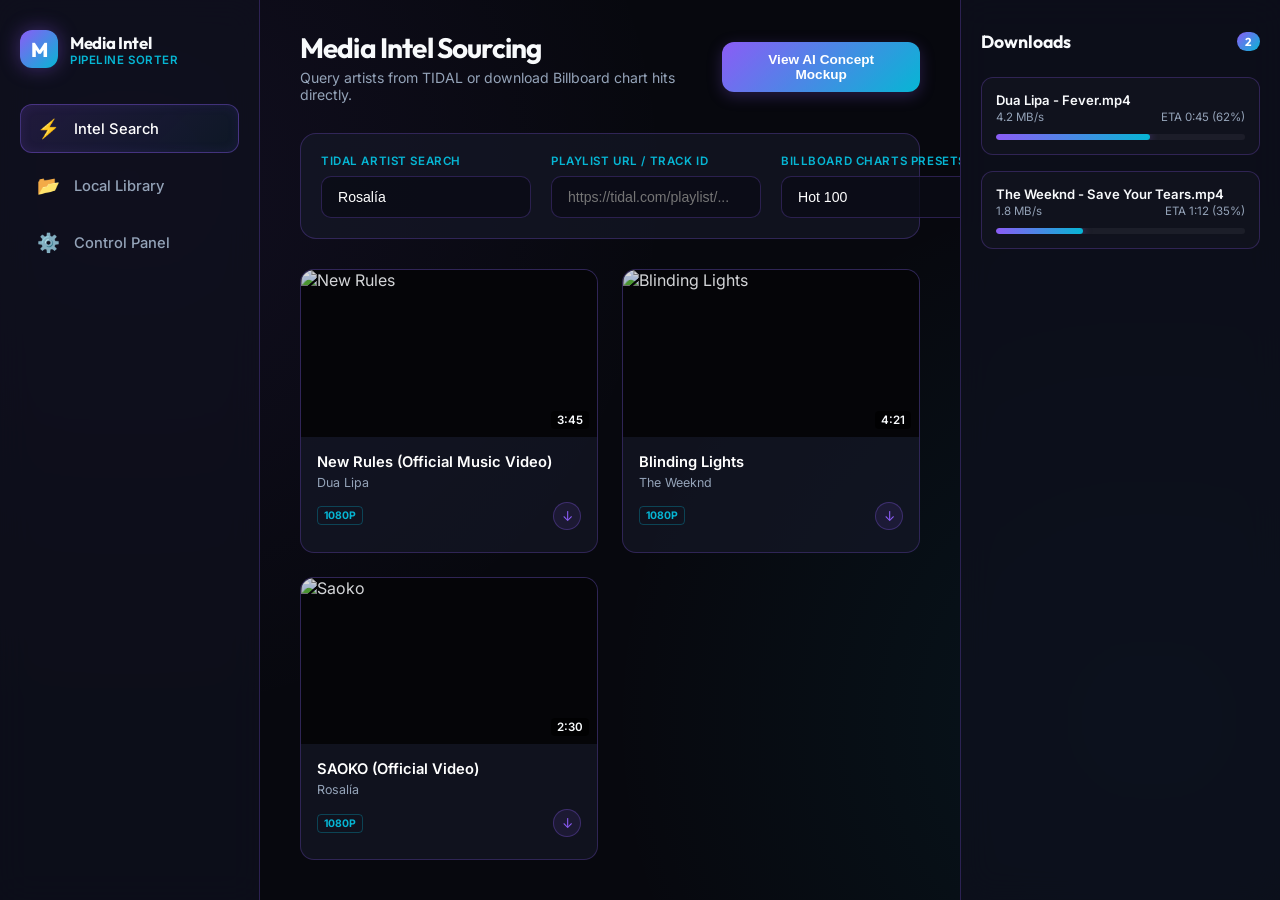
==== redesign/intel/intel.html @ 705503c7 "Add interactive UI redesign folder with mockups, HTMLs, and design briefs" ====
<!DOCTYPE html>
<html lang="en">
<head>
    <meta charset="UTF-8">
    <meta name="viewport" content="width=device-width, initial-scale=1.0">
    <title>Intel Center Mockup - Media Sourcing</title>
    <link rel="preconnect" href="https://fonts.googleapis.com">
    <link rel="preconnect" href="https://fonts.gstatic.com" crossorigin>
    <link href="https://fonts.googleapis.com/css2?family=Outfit:wght@300;400;500;600;700;800&family=Inter:wght@300;400;500;600&display=swap" rel="stylesheet">
    <style>
        :root {
            --bg-base: #07080e;
            --bg-surface: rgba(15, 17, 30, 0.75);
            --bg-card: rgba(22, 25, 41, 0.65);
            --border-glow: rgba(139, 92, 246, 0.25);
            --border-glow-focus: rgba(6, 182, 212, 0.6);
            --accent-primary: #8b5cf6;
            --accent-secondary: #06b6d4;
            --text-primary: #f8fafc;
            --text-secondary: #94a3b8;
            --text-muted: #475569;
            --glass-blur: blur(16px);
            --transition-smooth: all 0.3s cubic-bezier(0.4, 0, 0.2, 1);
        }

        * {
            box-sizing: border-box;
            margin: 0;
            padding: 0;
        }

        body {
            font-family: 'Inter', sans-serif;
            background-color: var(--bg-base);
            color: var(--text-primary);
            min-height: 100vh;
            display: flex;
            overflow: hidden;
            background-image: 
                radial-gradient(circle at 10% 20%, rgba(139, 92, 246, 0.08) 0%, transparent 40%),
                radial-gradient(circle at 90% 80%, rgba(6, 182, 212, 0.08) 0%, transparent 40%);
        }

        /* SIDEBAR */
        .sidebar {
            width: 260px;
            background: var(--bg-surface);
            backdrop-filter: var(--glass-blur);
            border-right: 1px solid var(--border-glow);
            padding: 30px 20px;
            display: flex;
            flex-direction: column;
            gap: 36px;
            z-index: 10;
        }

        .brand {
            display: flex;
            align-items: center;
            gap: 12px;
        }

        .brand-icon {
            width: 38px;
            height: 38px;
            background: linear-gradient(135deg, var(--accent-primary), var(--accent-secondary));
            border-radius: 12px;
            display: flex;
            align-items: center;
            justify-content: center;
            font-family: 'Outfit', sans-serif;
            font-weight: 800;
            font-size: 1.25rem;
            color: white;
            box-shadow: 0 0 20px rgba(139, 92, 246, 0.4);
        }

        .brand-text h1 {
            font-family: 'Outfit', sans-serif;
            font-size: 1.05rem;
            font-weight: 700;
            letter-spacing: -0.02em;
        }

        .brand-text p {
            font-size: 0.72rem;
            color: var(--accent-secondary);
            font-weight: 600;
            text-transform: uppercase;
            letter-spacing: 0.05em;
        }

        .nav-menu {
            display: flex;
            flex-direction: column;
            gap: 8px;
            list-style: none;
        }

        .nav-item a {
            display: flex;
            align-items: center;
            gap: 14px;
            padding: 12px 16px;
            border-radius: 12px;
            color: var(--text-secondary);
            text-decoration: none;
            font-size: 0.92rem;
            font-weight: 500;
            transition: var(--transition-smooth);
            border: 1px solid transparent;
        }

        .nav-item.active a, .nav-item a:hover {
            color: white;
            background: rgba(255, 255, 255, 0.03);
            border-color: var(--border-glow);
        }

        .nav-item.active a {
            background: linear-gradient(135deg, rgba(139, 92, 246, 0.15), rgba(6, 182, 212, 0.05));
            border-color: rgba(139, 92, 246, 0.4);
            box-shadow: inset 0 0 12px rgba(139, 92, 246, 0.1);
        }

        .nav-icon {
            font-size: 1.15rem;
        }

        /* MAIN CONTAINER */
        .main-container {
            flex: 1;
            display: flex;
            flex-direction: column;
            height: 100vh;
            overflow-y: auto;
            position: relative;
        }

        /* HEADER & SEARCH BAR */
        .top-header {
            padding: 30px 40px 10px 40px;
            display: flex;
            justify-content: space-between;
            align-items: center;
        }

        .header-title h2 {
            font-family: 'Outfit', sans-serif;
            font-size: 1.75rem;
            font-weight: 700;
            letter-spacing: -0.03em;
        }

        .header-title p {
            color: var(--text-secondary);
            font-size: 0.88rem;
            margin-top: 4px;
        }

        .mockup-toggle-btn {
            background: linear-gradient(135deg, var(--accent-primary), var(--accent-secondary));
            color: white;
            border: none;
            padding: 10px 20px;
            border-radius: 12px;
            font-weight: 600;
            font-size: 0.85rem;
            cursor: pointer;
            box-shadow: 0 4px 15px rgba(139, 92, 246, 0.25);
            transition: var(--transition-smooth);
        }

        .mockup-toggle-btn:hover {
            transform: translateY(-2px);
            box-shadow: 0 6px 20px rgba(139, 92, 246, 0.4);
        }

        /* CONTROLS BAR */
        .controls-grid {
            margin: 20px 40px;
            display: grid;
            grid-template-columns: repeat(3, 1fr);
            gap: 20px;
            background: var(--bg-card);
            padding: 20px;
            border-radius: 16px;
            border: 1px solid var(--border-glow);
        }

        .form-group {
            display: flex;
            flex-direction: column;
            gap: 8px;
        }

        .form-group label {
            font-size: 0.72rem;
            font-weight: 600;
            text-transform: uppercase;
            letter-spacing: 0.05em;
            color: var(--accent-secondary);
        }

        .input-box {
            background: rgba(10, 12, 22, 0.8);
            border: 1px solid var(--border-glow);
            padding: 12px 16px;
            border-radius: 10px;
            color: white;
            font-size: 0.88rem;
            outline: none;
            transition: var(--transition-smooth);
        }

        .input-box:focus {
            border-color: var(--accent-secondary);
            box-shadow: 0 0 10px rgba(6, 182, 212, 0.2);
        }

        /* GRID VIEW */
        .content-grid {
            flex: 1;
            padding: 10px 40px 40px 40px;
            display: grid;
            grid-template-columns: repeat(auto-fill, minmax(280px, 1fr));
            gap: 24px;
        }

        .video-card {
            background: var(--bg-card);
            border-radius: 14px;
            border: 1px solid var(--border-glow);
            overflow: hidden;
            display: flex;
            flex-direction: column;
            transition: var(--transition-smooth);
        }

        .video-card:hover {
            transform: translateY(-4px);
            border-color: rgba(139, 92, 246, 0.4);
            box-shadow: 0 10px 25px rgba(139, 92, 246, 0.15);
        }

        .thumbnail-container {
            aspect-ratio: 16/9;
            background: #050508;
            position: relative;
            overflow: hidden;
        }

        .thumbnail-container img {
            width: 100%;
            height: 100%;
            object-fit: cover;
            opacity: 0.85;
            transition: var(--transition-smooth);
        }

        .video-card:hover .thumbnail-container img {
            transform: scale(1.05);
            opacity: 0.95;
        }

        .duration-badge {
            position: absolute;
            bottom: 8px;
            right: 8px;
            background: rgba(0, 0, 0, 0.75);
            padding: 2px 6px;
            border-radius: 4px;
            font-size: 0.72rem;
            font-weight: 600;
        }

        .card-details {
            padding: 16px;
            display: flex;
            flex-direction: column;
            gap: 4px;
        }

        .track-title {
            font-size: 0.92rem;
            font-weight: 600;
            color: white;
            white-space: nowrap;
            overflow: hidden;
            text-overflow: ellipsis;
        }

        .track-artist {
            font-size: 0.78rem;
            color: var(--text-secondary);
        }

        .card-footer {
            margin-top: 8px;
            display: flex;
            justify-content: space-between;
            align-items: center;
        }

        .quality-tag {
            font-size: 0.65rem;
            font-weight: 700;
            color: var(--accent-secondary);
            border: 1px solid rgba(6, 182, 212, 0.3);
            padding: 2px 6px;
            border-radius: 4px;
            text-transform: uppercase;
        }

        .download-btn {
            background: rgba(139, 92, 246, 0.1);
            border: 1px solid rgba(139, 92, 246, 0.3);
            color: var(--accent-primary);
            width: 28px;
            height: 28px;
            border-radius: 50%;
            display: flex;
            align-items: center;
            justify-content: center;
            cursor: pointer;
            font-size: 0.85rem;
            transition: var(--transition-smooth);
        }

        .video-card:hover .download-btn {
            background: var(--accent-primary);
            color: white;
            box-shadow: 0 0 10px rgba(139, 92, 246, 0.4);
        }

        /* DOWNLOADS DRAWER */
        .downloads-drawer {
            width: 320px;
            background: var(--bg-surface);
            backdrop-filter: var(--glass-blur);
            border-left: 1px solid var(--border-glow);
            padding: 30px 20px;
            display: flex;
            flex-direction: column;
            gap: 24px;
            z-index: 10;
        }

        .drawer-title {
            font-family: 'Outfit', sans-serif;
            font-size: 1.1rem;
            font-weight: 700;
            display: flex;
            justify-content: space-between;
            align-items: center;
        }

        .badge-count {
            background: linear-gradient(135deg, var(--accent-primary), var(--accent-secondary));
            color: white;
            font-size: 0.72rem;
            padding: 2px 8px;
            border-radius: 99px;
            font-weight: 700;
        }

        .download-list {
            display: flex;
            flex-direction: column;
            gap: 16px;
            list-style: none;
            overflow-y: auto;
            flex: 1;
        }

        .download-item {
            background: rgba(255, 255, 255, 0.02);
            border: 1px solid var(--border-glow);
            padding: 14px;
            border-radius: 12px;
            display: flex;
            flex-direction: column;
            gap: 10px;
        }

        .download-info {
            display: flex;
            flex-direction: column;
            gap: 2px;
        }

        .download-name {
            font-size: 0.82rem;
            font-weight: 600;
            white-space: nowrap;
            overflow: hidden;
            text-overflow: ellipsis;
        }

        .download-speed {
            font-size: 0.72rem;
            color: var(--text-secondary);
            display: flex;
            justify-content: space-between;
        }

        .progress-bar-container {
            height: 6px;
            background: rgba(255, 255, 255, 0.05);
            border-radius: 3px;
            overflow: hidden;
            position: relative;
        }

        .progress-fill {
            height: 100%;
            background: linear-gradient(90deg, var(--accent-primary), var(--accent-secondary));
            box-shadow: 0 0 8px rgba(139, 92, 246, 0.5);
            border-radius: 3px;
        }

        /* OVERLAY MOCKUP IMAGE VIEW */
        .overlay-mockup {
            position: fixed;
            top: 0;
            left: 0;
            width: 100%;
            height: 100%;
            background: rgba(0, 0, 0, 0.92);
            z-index: 9999;
            display: none;
            align-items: center;
            justify-content: center;
            cursor: pointer;
            padding: 40px;
        }

        .overlay-mockup img {
            max-width: 90%;
            max-height: 90%;
            object-fit: contain;
            border-radius: 12px;
            box-shadow: 0 0 50px rgba(139, 92, 246, 0.4);
            border: 1px solid rgba(139, 92, 246, 0.2);
        }

        .close-instruction {
            position: absolute;
            bottom: 30px;
            color: var(--text-secondary);
            font-size: 0.88rem;
            background: rgba(255, 255, 255, 0.05);
            padding: 8px 16px;
            border-radius: 20px;
            border: 1px solid var(--border-glow);
        }
    </style>
</head>
<body>

    <!-- SIDEBAR -->
    <div class="sidebar">
        <div class="brand">
            <div class="brand-icon">M</div>
            <div class="brand-text">
                <h1>Media Intel</h1>
                <p>Pipeline Sorter</p>
            </div>
        </div>

        <ul class="nav-menu">
            <li class="nav-item active">
                <a href="#intel"><span class="nav-icon">⚡</span> Intel Search</a>
            </li>
            <li class="nav-item">
                <a href="../library/library.html"><span class="nav-icon">📂</span> Local Library</a>
            </li>
            <li class="nav-item">
                <a href="../pipeline/pipeline.html"><span class="nav-icon">⚙️</span> Control Panel</a>
            </li>
        </ul>
    </div>

    <!-- MAIN CONTAINER -->
    <div class="main-container">
        <!-- HEADER -->
        <div class="top-header">
            <div class="header-title">
                <h2>Media Intel Sourcing</h2>
                <p>Query artists from TIDAL or download Billboard chart hits directly.</p>
            </div>
            <button class="mockup-toggle-btn" onclick="toggleMockup(true)">View AI Concept Mockup</button>
        </div>

        <!-- SEARCH FILTERS -->
        <div class="controls-grid">
            <div class="form-group">
                <label>Tidal Artist Search</label>
                <input type="text" class="input-box" placeholder="e.g. Rosalía" value="Rosalía">
            </div>
            <div class="form-group">
                <label>Playlist URL / Track ID</label>
                <input type="text" class="input-box" placeholder="https://tidal.com/playlist/...">
            </div>
            <div class="form-group">
                <label>Billboard Charts Presets</label>
                <input type="text" class="input-box" placeholder="Hot 100 / R&B Songs" value="Hot 100">
            </div>
        </div>

        <!-- VIDEO GRID -->
        <div class="content-grid">
            <!-- card 1 -->
            <div class="video-card">
                <div class="thumbnail-container">
                    <img src="https://images.unsplash.com/photo-1511671782779-c97d3d27a1d4?w=500&auto=format&fit=crop&q=60" alt="New Rules">
                    <div class="duration-badge">3:45</div>
                </div>
                <div class="card-details">
                    <div class="track-title">New Rules (Official Music Video)</div>
                    <div class="track-artist">Dua Lipa</div>
                    <div class="card-footer">
                        <span class="quality-tag">1080p</span>
                        <div class="download-btn">↓</div>
                    </div>
                </div>
            </div>

            <!-- card 2 -->
            <div class="video-card">
                <div class="thumbnail-container">
                    <img src="https://images.unsplash.com/photo-1508700115892-45ecd05ae2ad?w=500&auto=format&fit=crop&q=60" alt="Blinding Lights">
                    <div class="duration-badge">4:21</div>
                </div>
                <div class="card-details">
                    <div class="track-title">Blinding Lights</div>
                    <div class="track-artist">The Weeknd</div>
                    <div class="card-footer">
                        <span class="quality-tag">1080p</span>
                        <div class="download-btn">↓</div>
                    </div>
                </div>
            </div>

            <!-- card 3 -->
            <div class="video-card">
                <div class="thumbnail-container">
                    <img src="https://images.unsplash.com/photo-1498038432885-c6f3f1b912ee?w=500&auto=format&fit=crop&q=60" alt="Saoko">
                    <div class="duration-badge">2:30</div>
                </div>
                <div class="card-details">
                    <div class="track-title">SAOKO (Official Video)</div>
                    <div class="track-artist">Rosalía</div>
                    <div class="card-footer">
                        <span class="quality-tag">1080p</span>
                        <div class="download-btn">↓</div>
                    </div>
                </div>
            </div>
        </div>
    </div>

    <!-- DOWNLOADS DRAWER -->
    <div class="downloads-drawer">
        <div class="drawer-title">
            <span>Downloads</span>
            <span class="badge-count">2</span>
        </div>
        <ul class="download-list">
            <li class="download-item">
                <div class="download-info">
                    <div class="download-name">Dua Lipa - Fever.mp4</div>
                    <div class="download-speed">
                        <span>4.2 MB/s</span>
                        <span>ETA 0:45 (62%)</span>
                    </div>
                </div>
                <div class="progress-bar-container">
                    <div class="progress-fill" style="width: 62%;"></div>
                </div>
            </li>
            <li class="download-item">
                <div class="download-info">
                    <div class="download-name">The Weeknd - Save Your Tears.mp4</div>
                    <div class="download-speed">
                        <span>1.8 MB/s</span>
                        <span>ETA 1:12 (35%)</span>
                    </div>
                </div>
                <div class="progress-bar-container">
                    <div class="progress-fill" style="width: 35%;"></div>
                </div>
            </li>
        </ul>
    </div>

    <!-- OVERLAY MOCKUP CONTAINER -->
    <div class="overlay-mockup" id="mockupOverlay" onclick="toggleMockup(false)">
        <img src="mockup_intel.png" alt="AI Concept Mockup">
        <div class="close-instruction">Click anywhere to close concepts view</div>
    </div>

    <script>
        function toggleMockup(show) {
            document.getElementById('mockupOverlay').style.display = show ? 'flex' : 'none';
        }
    </script>
</body>
</html>
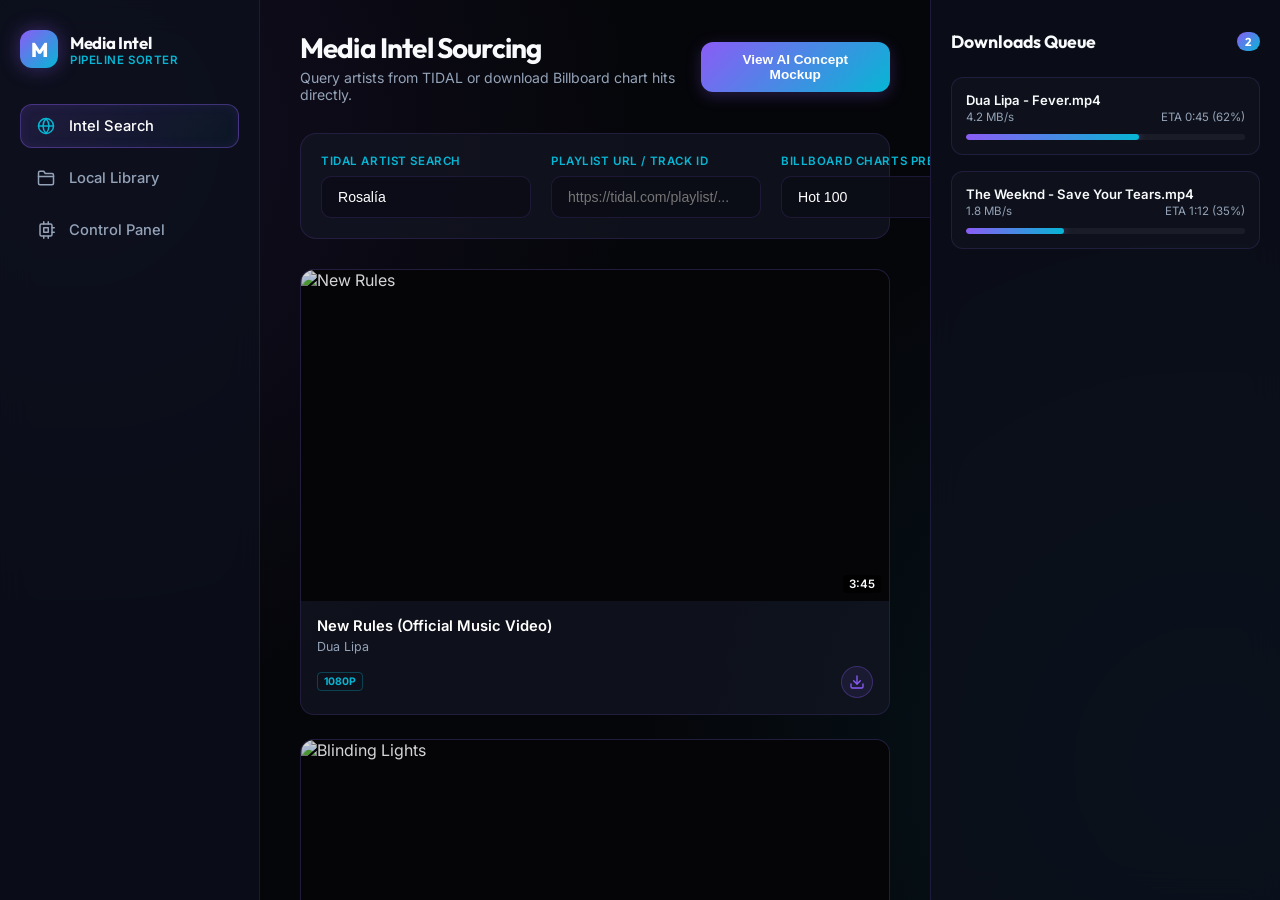
==== commit b6ec1002: "Optimize all redesign views to be desktop widescreen first with inline SVGs instead of emojis" ====
--- a/redesign/intel/intel.html
+++ b/redesign/intel/intel.html
@@ -9,10 +9,10 @@
     <link href="https://fonts.googleapis.com/css2?family=Outfit:wght@300;400;500;600;700;800&family=Inter:wght@300;400;500;600&display=swap" rel="stylesheet">
     <style>
         :root {
-            --bg-base: #07080e;
-            --bg-surface: rgba(15, 17, 30, 0.75);
-            --bg-card: rgba(22, 25, 41, 0.65);
-            --border-glow: rgba(139, 92, 246, 0.25);
+            --bg-base: #05060a;
+            --bg-surface: rgba(13, 17, 28, 0.75);
+            --bg-card: rgba(20, 24, 38, 0.65);
+            --border-glow: rgba(139, 92, 246, 0.15);
             --border-glow-focus: rgba(6, 182, 212, 0.6);
             --accent-primary: #8b5cf6;
             --accent-secondary: #06b6d4;
@@ -37,11 +37,11 @@
             display: flex;
             overflow: hidden;
             background-image: 
-                radial-gradient(circle at 10% 20%, rgba(139, 92, 246, 0.08) 0%, transparent 40%),
-                radial-gradient(circle at 90% 80%, rgba(6, 182, 212, 0.08) 0%, transparent 40%);
-        }
-
-        /* SIDEBAR */
+                radial-gradient(circle at 5% 15%, rgba(139, 92, 246, 0.1) 0%, transparent 40%),
+                radial-gradient(circle at 95% 85%, rgba(6, 182, 212, 0.1) 0%, transparent 40%);
+        }
+
+        /* SIDEBAR (Desktop Fixed 260px) */
         .sidebar {
             width: 260px;
             background: var(--bg-surface);
@@ -52,6 +52,7 @@
             flex-direction: column;
             gap: 36px;
             z-index: 10;
+            flex-shrink: 0;
         }
 
         .brand {
@@ -124,7 +125,14 @@
         }
 
         .nav-icon {
-            font-size: 1.15rem;
+            display: inline-flex;
+            align-items: center;
+            justify-content: center;
+            color: var(--text-secondary);
+        }
+
+        .nav-item.active .nav-icon, .nav-item:hover .nav-icon {
+            color: var(--accent-secondary);
         }
 
         /* MAIN CONTAINER */
@@ -176,7 +184,7 @@
             box-shadow: 0 6px 20px rgba(139, 92, 246, 0.4);
         }
 
-        /* CONTROLS BAR */
+        /* CONTROLS BAR (Desktop Horizontal Lock) */
         .controls-grid {
             margin: 20px 40px;
             display: grid;
@@ -218,12 +226,12 @@
             box-shadow: 0 0 10px rgba(6, 182, 212, 0.2);
         }
 
-        /* GRID VIEW */
+        /* GRID VIEW (Desktop Multi-Column Widescreen Grid) */
         .content-grid {
             flex: 1;
             padding: 10px 40px 40px 40px;
             display: grid;
-            grid-template-columns: repeat(auto-fill, minmax(280px, 1fr));
+            grid-template-columns: repeat(auto-fill, minmax(320px, 1fr));
             gap: 24px;
         }
 
@@ -316,14 +324,13 @@
             background: rgba(139, 92, 246, 0.1);
             border: 1px solid rgba(139, 92, 246, 0.3);
             color: var(--accent-primary);
-            width: 28px;
-            height: 28px;
+            width: 32px;
+            height: 32px;
             border-radius: 50%;
             display: flex;
             align-items: center;
             justify-content: center;
             cursor: pointer;
-            font-size: 0.85rem;
             transition: var(--transition-smooth);
         }
 
@@ -333,9 +340,9 @@
             box-shadow: 0 0 10px rgba(139, 92, 246, 0.4);
         }
 
-        /* DOWNLOADS DRAWER */
+        /* DOWNLOADS DRAWER (Desktop Fixed 350px) */
         .downloads-drawer {
-            width: 320px;
+            width: 350px;
             background: var(--bg-surface);
             backdrop-filter: var(--glass-blur);
             border-left: 1px solid var(--border-glow);
@@ -344,6 +351,7 @@
             flex-direction: column;
             gap: 24px;
             z-index: 10;
+            flex-shrink: 0;
         }
 
         .drawer-title {
@@ -458,7 +466,7 @@
 </head>
 <body>
 
-    <!-- SIDEBAR -->
+    <!-- SIDEBAR (Widescreen Locked Controls) -->
     <div class="sidebar">
         <div class="brand">
             <div class="brand-icon">M</div>
@@ -470,13 +478,47 @@
 
         <ul class="nav-menu">
             <li class="nav-item active">
-                <a href="#intel"><span class="nav-icon">⚡</span> Intel Search</a>
+                <a href="#intel">
+                    <span class="nav-icon">
+                        <!-- Radar/Search SVG -->
+                        <svg xmlns="http://www.w3.org/2000/svg" width="18" height="18" viewBox="0 0 24 24" fill="none" stroke="currentColor" stroke-width="2" stroke-linecap="round" stroke-linejoin="round">
+                            <circle cx="12" cy="12" r="10"></circle>
+                            <path d="M12 2a15.3 15.3 0 0 1 4 10 15.3 15.3 0 0 1-4 10 15.3 15.3 0 0 1-4-10 15.3 15.3 0 0 1 4-10z"></path>
+                            <path d="M2 12h20"></path>
+                        </svg>
+                    </span>
+                    Intel Search
+                </a>
             </li>
             <li class="nav-item">
-                <a href="../library/library.html"><span class="nav-icon">📂</span> Local Library</a>
+                <a href="../library/library.html">
+                    <span class="nav-icon">
+                        <!-- Stacked Folders SVG -->
+                        <svg xmlns="http://www.w3.org/2000/svg" width="18" height="18" viewBox="0 0 24 24" fill="none" stroke="currentColor" stroke-width="2" stroke-linecap="round" stroke-linejoin="round">
+                            <path d="M22 19a2 2 0 0 1-2 2H4a2 2 0 0 1-2-2V5a2 2 0 0 1 2-2h5l2 3h9a2 2 0 0 1 2 2z"></path>
+                            <path d="M2 10h20"></path>
+                        </svg>
+                    </span>
+                    Local Library
+                </a>
             </li>
             <li class="nav-item">
-                <a href="../pipeline/pipeline.html"><span class="nav-icon">⚙️</span> Control Panel</a>
+                <a href="../pipeline/pipeline.html">
+                    <span class="nav-icon">
+                        <!-- Chip Processor SVG -->
+                        <svg xmlns="http://www.w3.org/2000/svg" width="18" height="18" viewBox="0 0 24 24" fill="none" stroke="currentColor" stroke-width="2" stroke-linecap="round" stroke-linejoin="round">
+                            <rect x="4" y="4" width="16" height="16" rx="2" ry="2"></rect>
+                            <rect x="9" y="9" width="6" height="6"></rect>
+                            <line x1="9" y1="1" x2="9" y2="4"></line>
+                            <line x1="15" y1="1" x2="15" y2="4"></line>
+                            <line x1="9" y1="20" x2="9" y2="23"></line>
+                            <line x1="15" y1="20" x2="15" y2="23"></line>
+                            <line x1="20" y1="9" x2="23" y2="9"></line>
+                            <line x1="20" y1="15" x2="23" y2="15"></line>
+                        </svg>
+                    </span>
+                    Control Panel
+                </a>
             </li>
         </ul>
     </div>
@@ -492,7 +534,7 @@
             <button class="mockup-toggle-btn" onclick="toggleMockup(true)">View AI Concept Mockup</button>
         </div>
 
-        <!-- SEARCH FILTERS -->
+        <!-- SEARCH FILTERS (Desktop Widescreen Flex Row) -->
         <div class="controls-grid">
             <div class="form-group">
                 <label>Tidal Artist Search</label>
@@ -508,7 +550,7 @@
             </div>
         </div>
 
-        <!-- VIDEO GRID -->
+        <!-- VIDEO GRID (Widescreen Grid Layout) -->
         <div class="content-grid">
             <!-- card 1 -->
             <div class="video-card">
@@ -521,7 +563,14 @@
                     <div class="track-artist">Dua Lipa</div>
                     <div class="card-footer">
                         <span class="quality-tag">1080p</span>
-                        <div class="download-btn">↓</div>
+                        <div class="download-btn">
+                            <!-- Download Tray SVG -->
+                            <svg xmlns="http://www.w3.org/2000/svg" width="16" height="16" viewBox="0 0 24 24" fill="none" stroke="currentColor" stroke-width="2" stroke-linecap="round" stroke-linejoin="round">
+                                <path d="M21 15v4a2 2 0 0 1-2 2H5a2 2 0 0 1-2-2v-4"></path>
+                                <polyline points="7 10 12 15 17 10"></polyline>
+                                <line x1="12" y1="15" x2="12" y2="3"></line>
+                            </svg>
+                        </div>
                     </div>
                 </div>
             </div>
@@ -537,7 +586,13 @@
                     <div class="track-artist">The Weeknd</div>
                     <div class="card-footer">
                         <span class="quality-tag">1080p</span>
-                        <div class="download-btn">↓</div>
+                        <div class="download-btn">
+                            <svg xmlns="http://www.w3.org/2000/svg" width="16" height="16" viewBox="0 0 24 24" fill="none" stroke="currentColor" stroke-width="2" stroke-linecap="round" stroke-linejoin="round">
+                                <path d="M21 15v4a2 2 0 0 1-2 2H5a2 2 0 0 1-2-2v-4"></path>
+                                <polyline points="7 10 12 15 17 10"></polyline>
+                                <line x1="12" y1="15" x2="12" y2="3"></line>
+                            </svg>
+                        </div>
                     </div>
                 </div>
             </div>
@@ -553,17 +608,23 @@
                     <div class="track-artist">Rosalía</div>
                     <div class="card-footer">
                         <span class="quality-tag">1080p</span>
-                        <div class="download-btn">↓</div>
+                        <div class="download-btn">
+                            <svg xmlns="http://www.w3.org/2000/svg" width="16" height="16" viewBox="0 0 24 24" fill="none" stroke="currentColor" stroke-width="2" stroke-linecap="round" stroke-linejoin="round">
+                                <path d="M21 15v4a2 2 0 0 1-2 2H5a2 2 0 0 1-2-2v-4"></path>
+                                <polyline points="7 10 12 15 17 10"></polyline>
+                                <line x1="12" y1="15" x2="12" y2="3"></line>
+                            </svg>
+                        </div>
                     </div>
                 </div>
             </div>
         </div>
     </div>
 
-    <!-- DOWNLOADS DRAWER -->
+    <!-- DOWNLOADS DRAWER (Desktop locked) -->
     <div class="downloads-drawer">
         <div class="drawer-title">
-            <span>Downloads</span>
+            <span>Downloads Queue</span>
             <span class="badge-count">2</span>
         </div>
         <ul class="download-list">
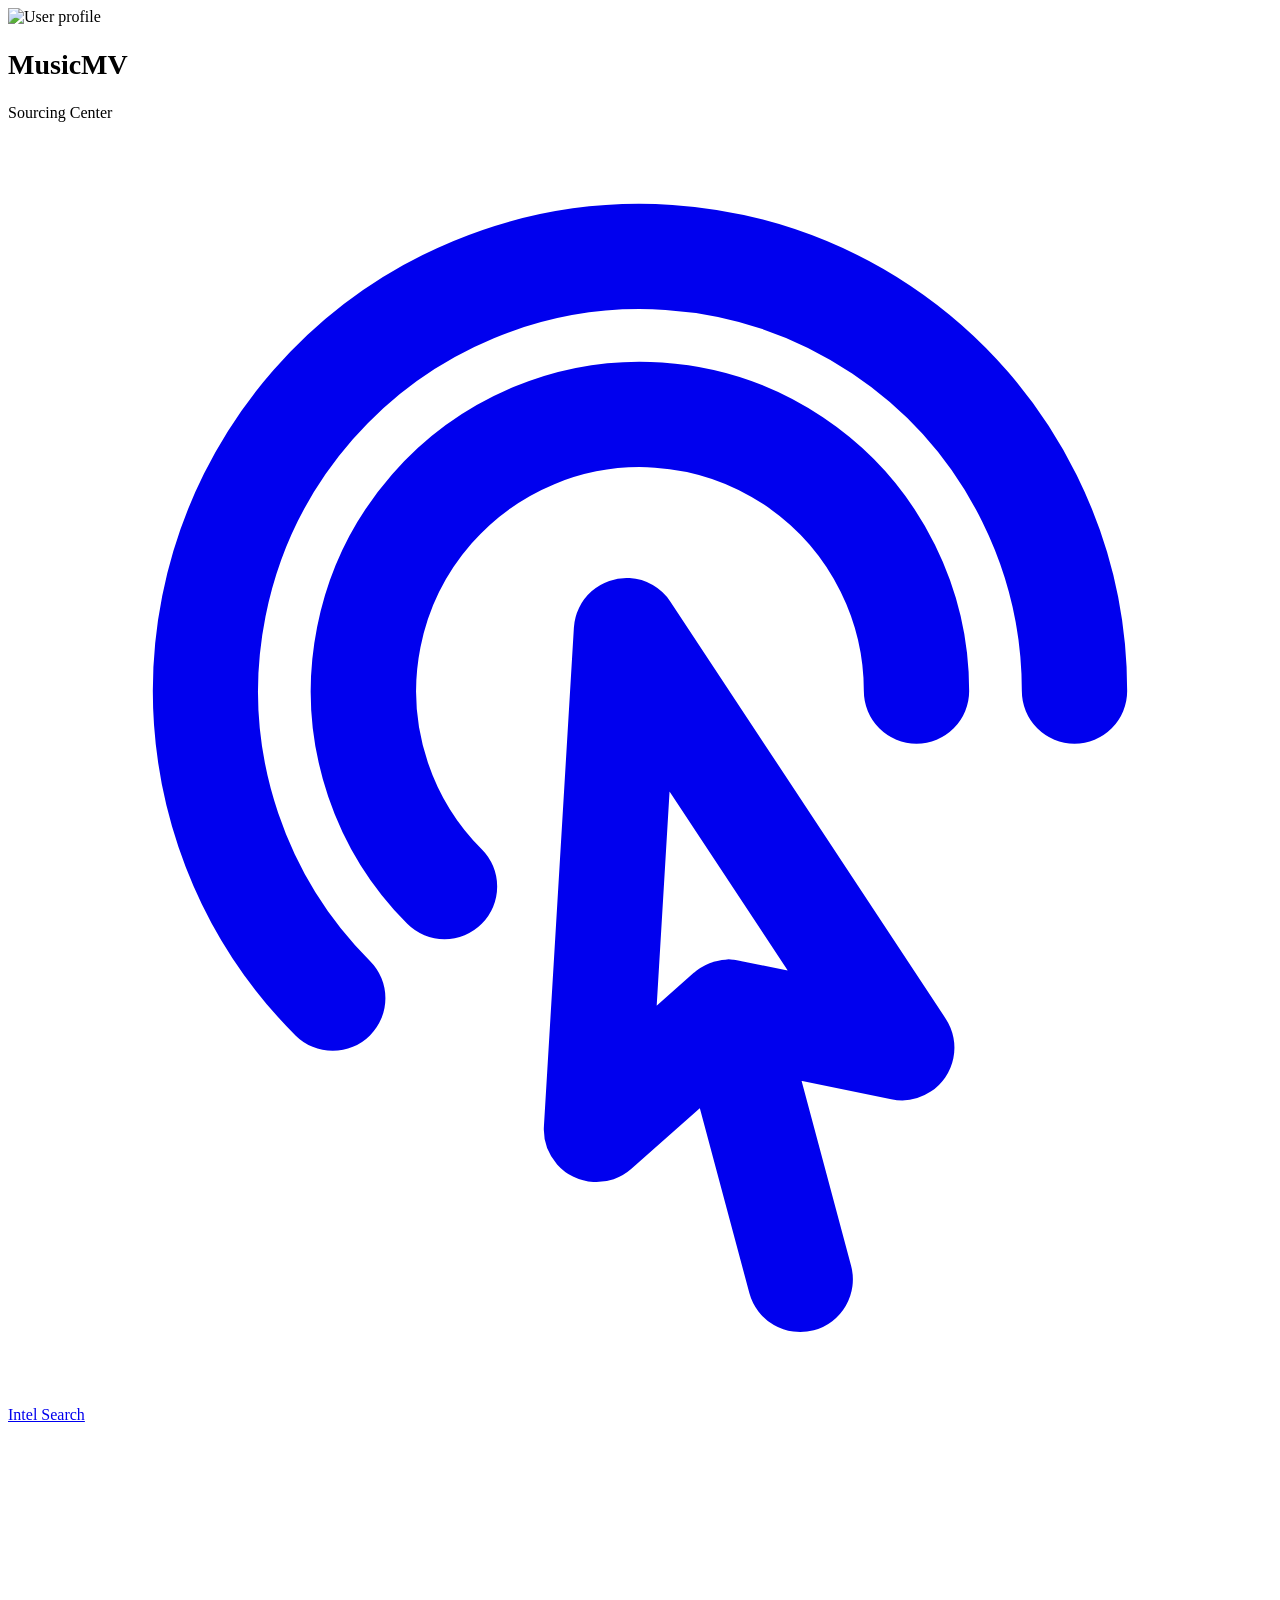
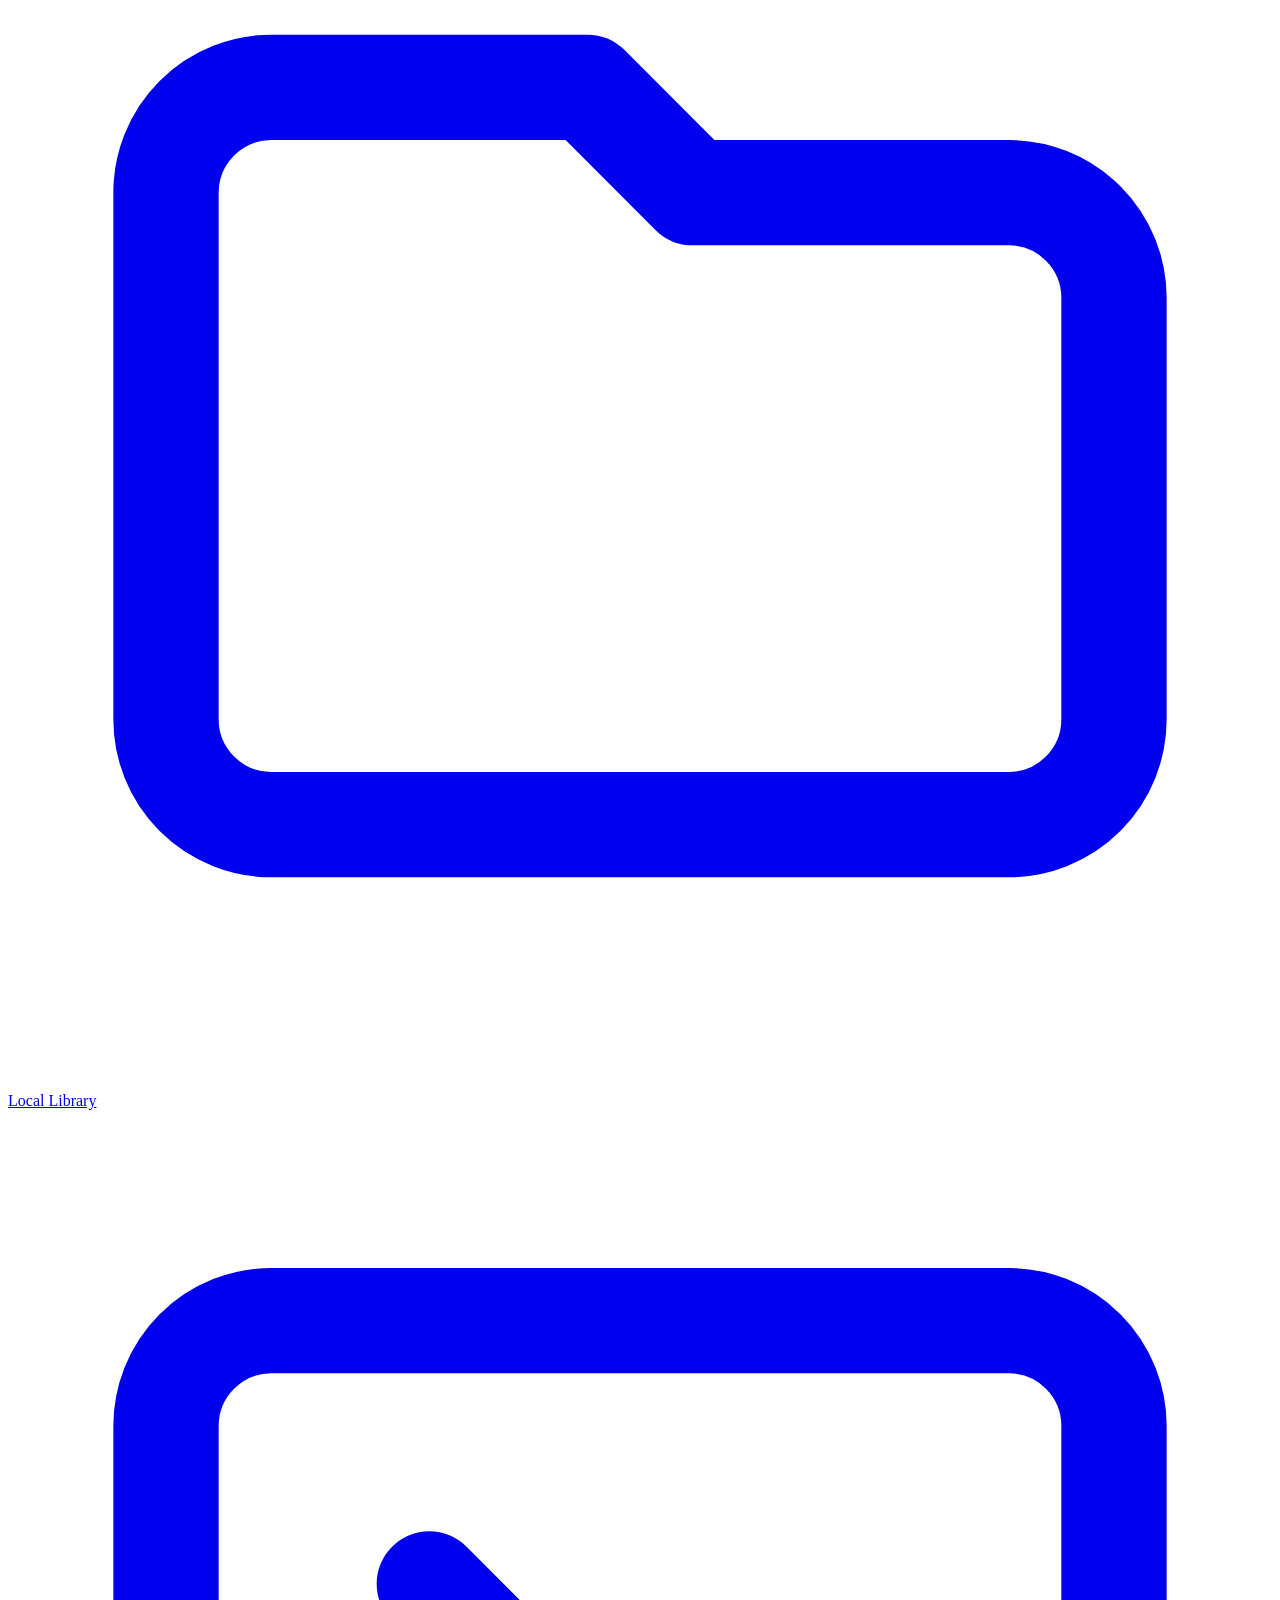
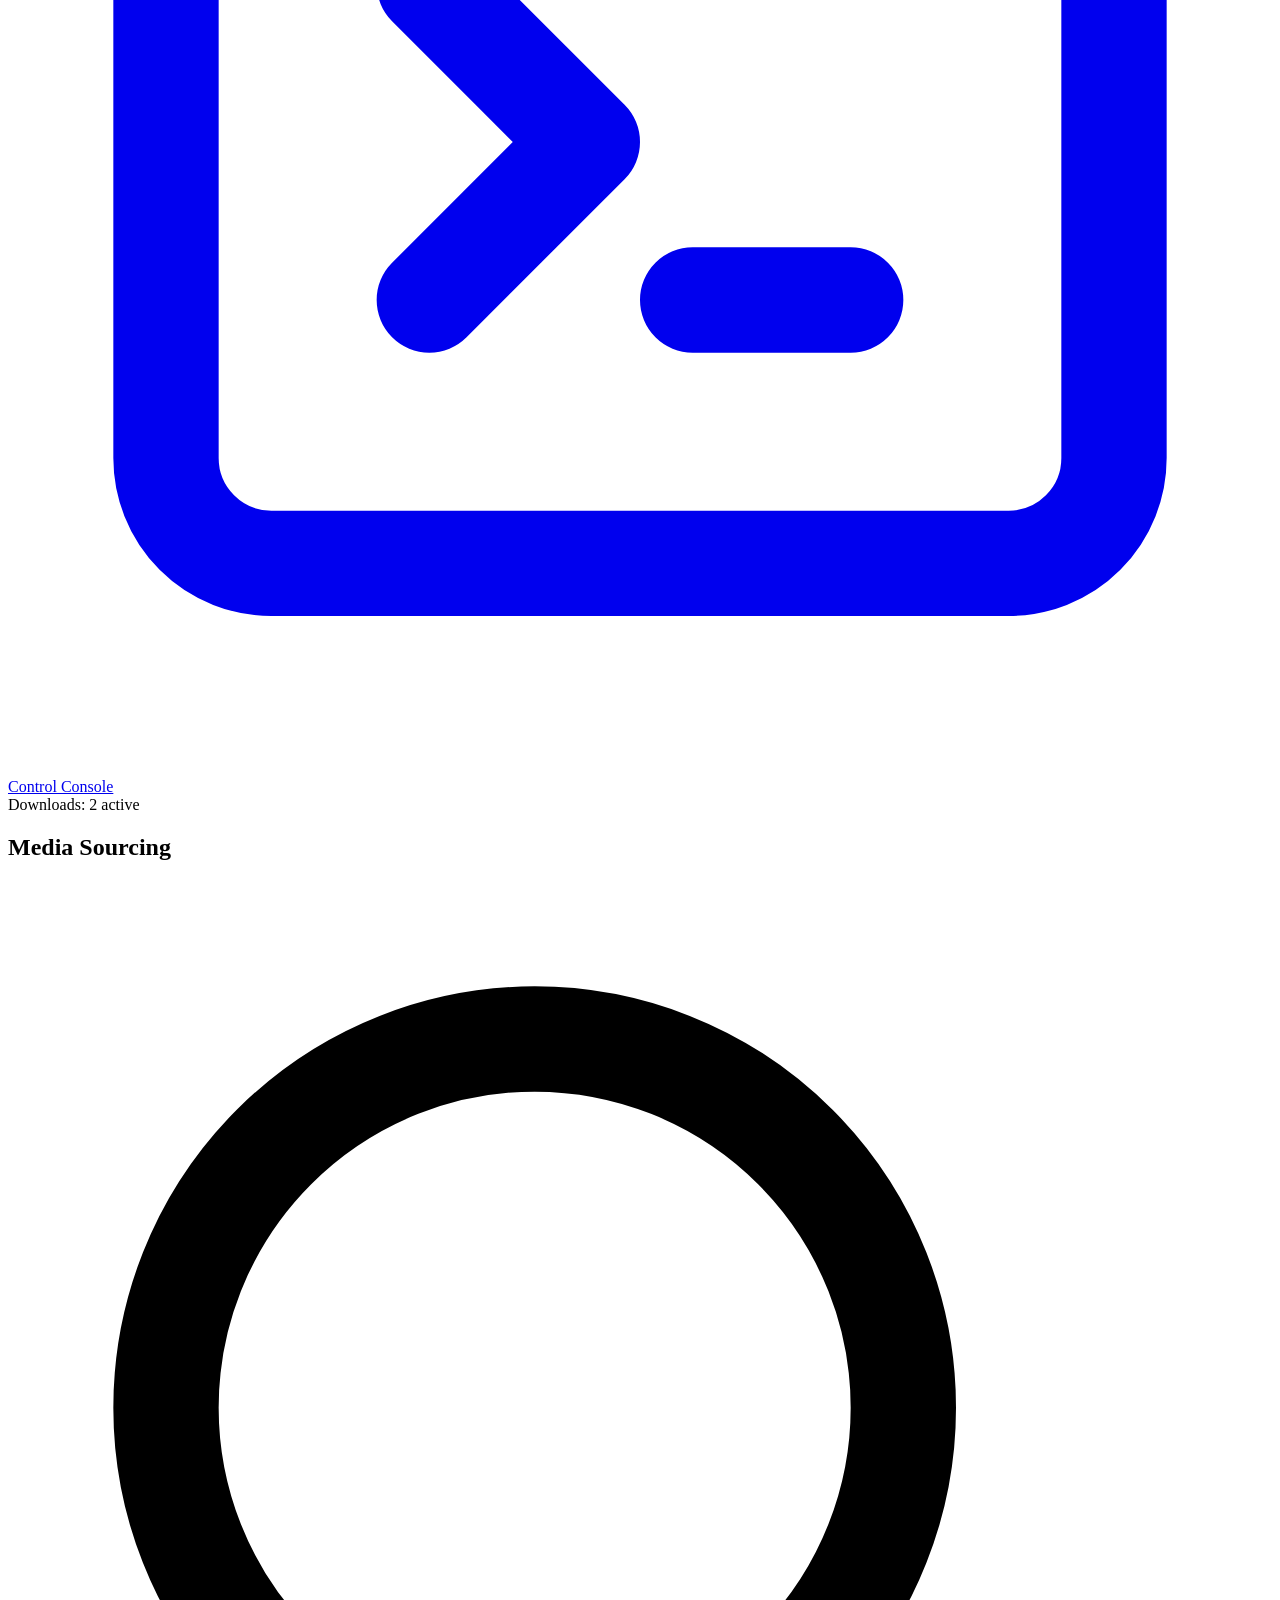
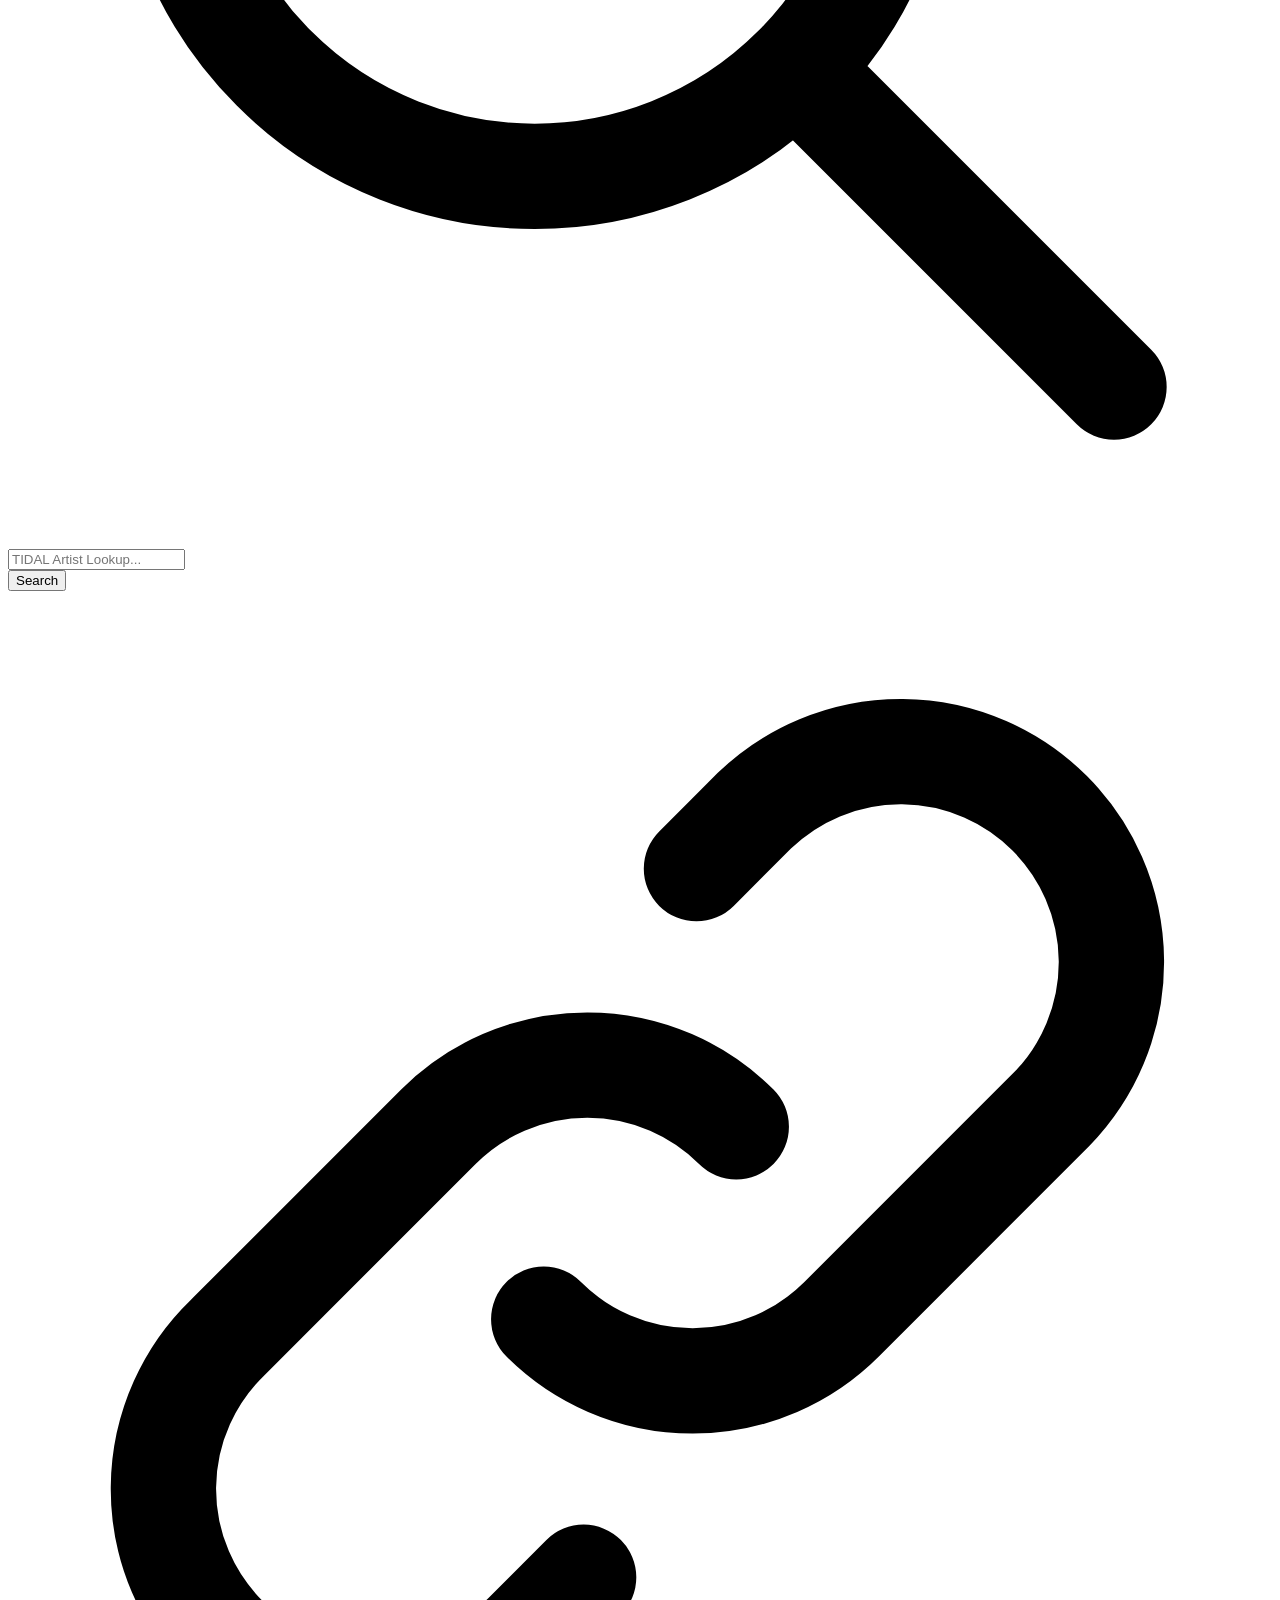
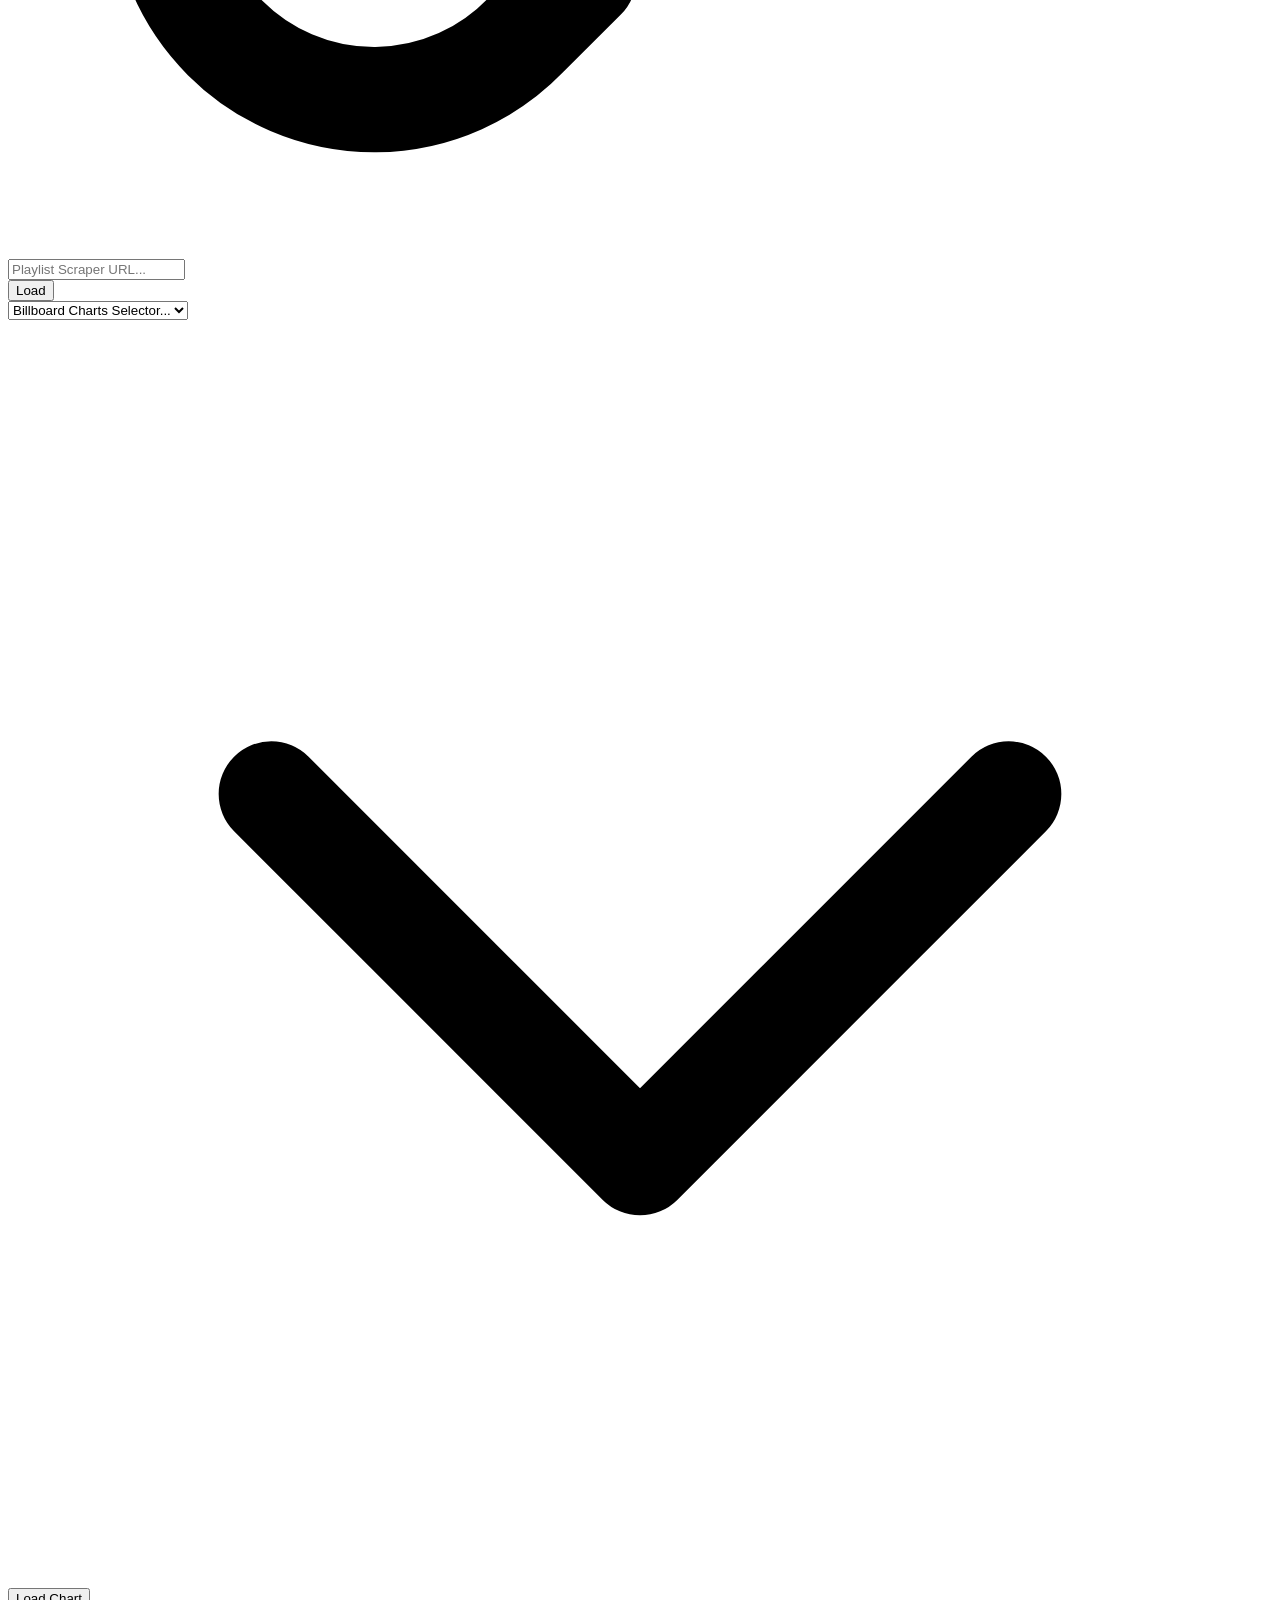
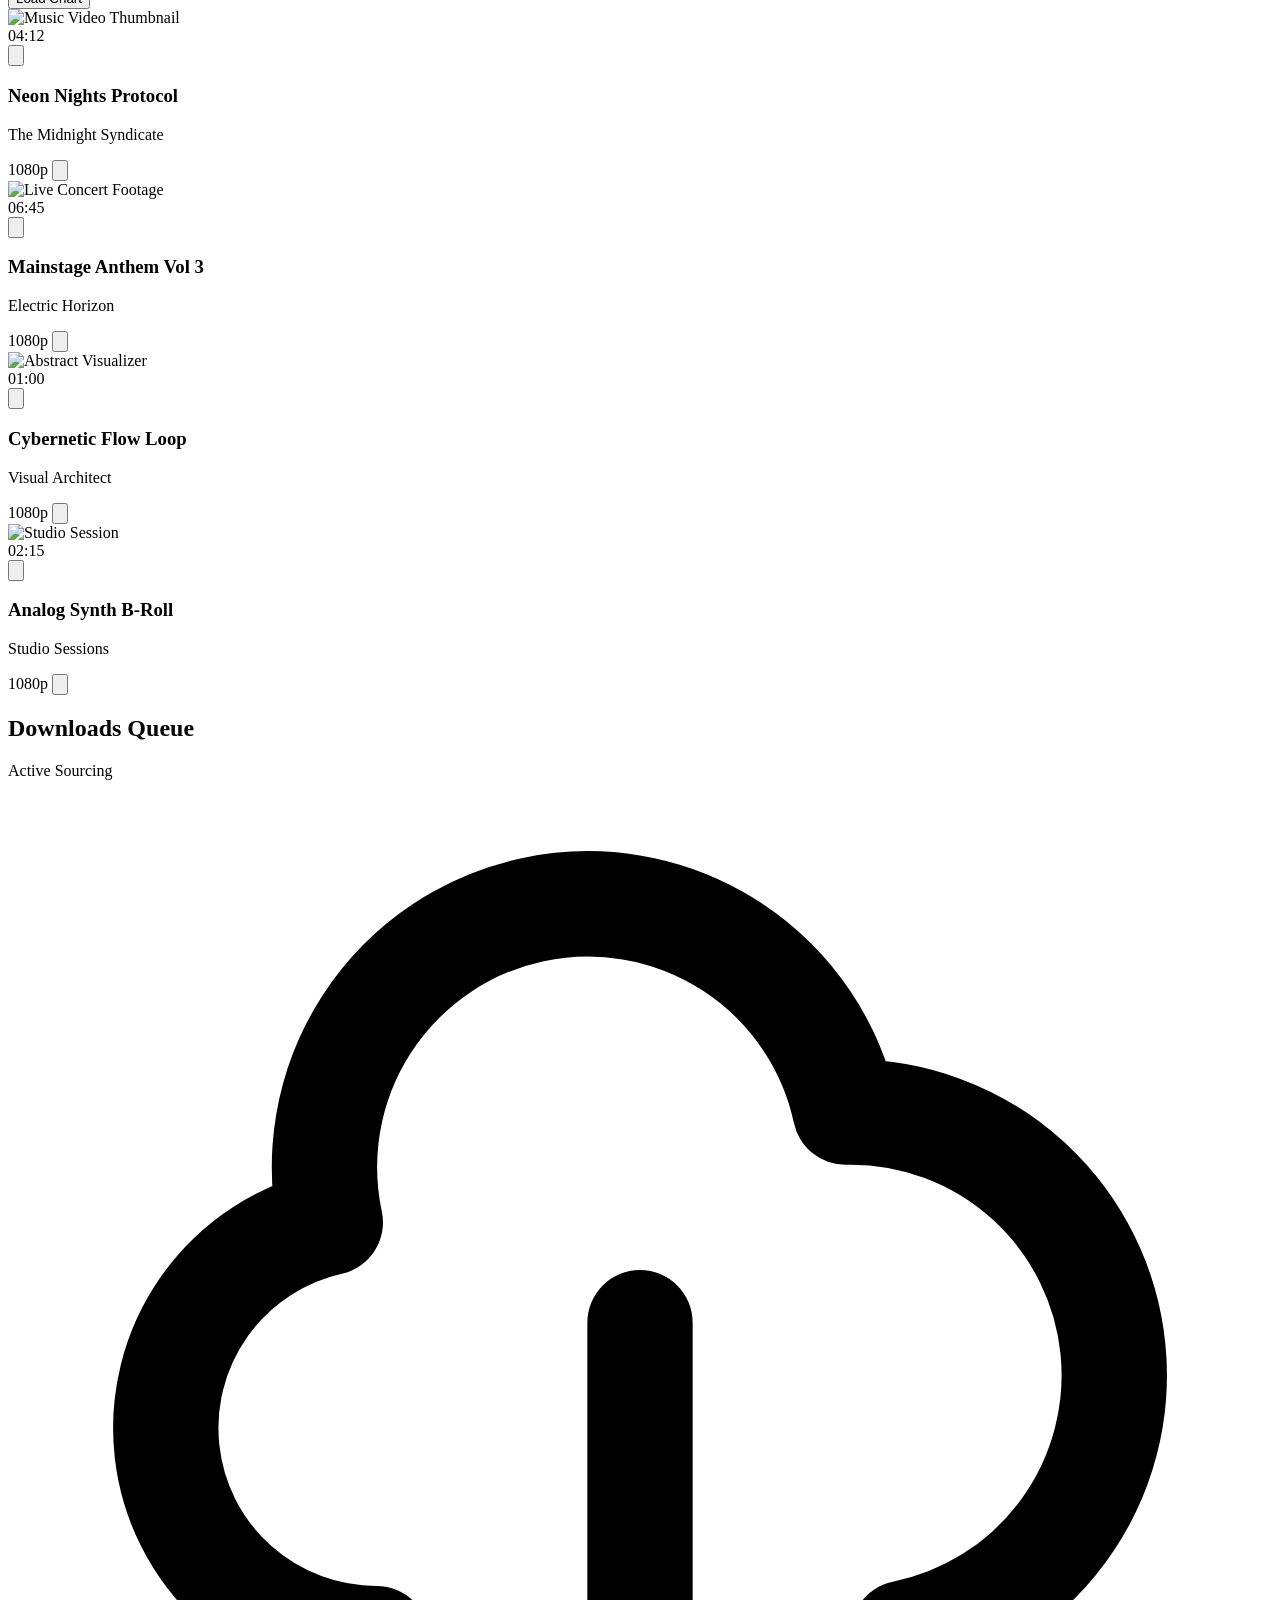
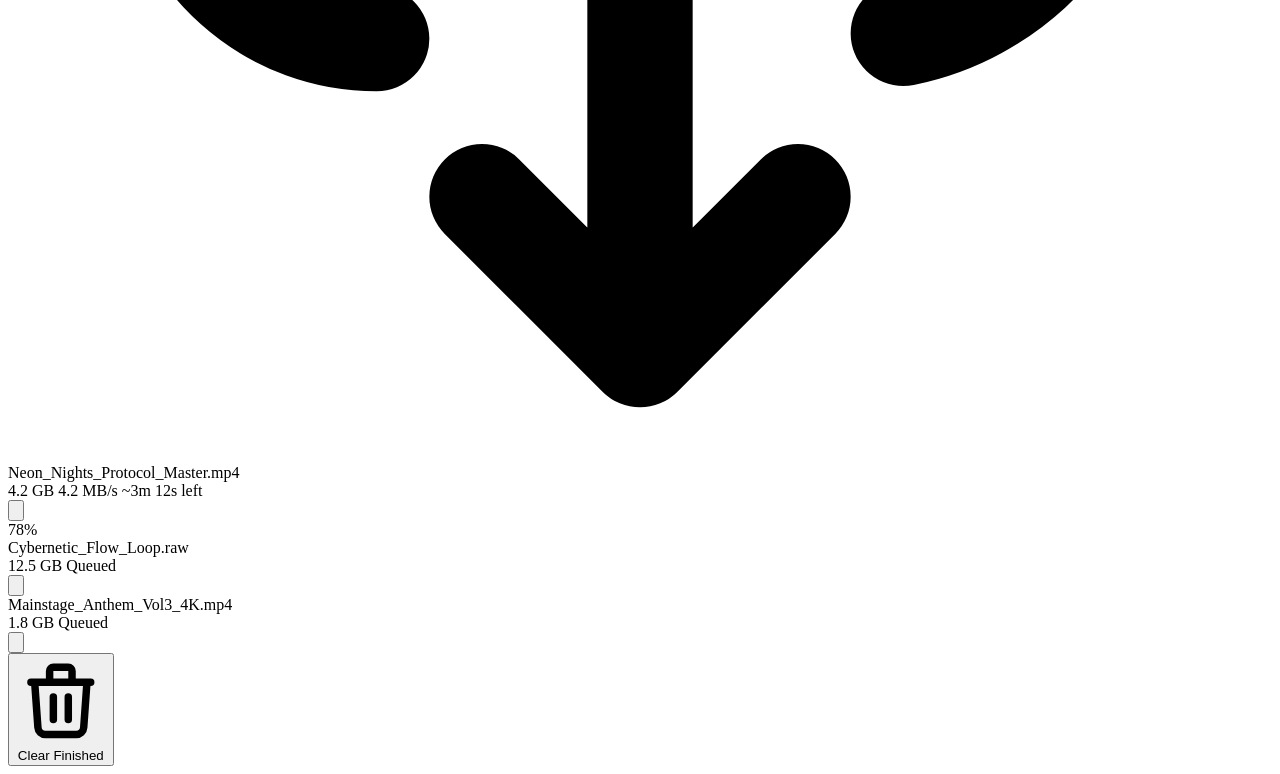
==== commit 70f046de: "Update intel redesign with user-curated high-fidelity Tailwind dashboard and mockup" ====
--- a/redesign/intel/intel.html
+++ b/redesign/intel/intel.html
@@ -1,670 +1,470 @@
 <!DOCTYPE html>
-<html lang="en">
-<head>
-    <meta charset="UTF-8">
-    <meta name="viewport" content="width=device-width, initial-scale=1.0">
-    <title>Intel Center Mockup - Media Sourcing</title>
-    <link rel="preconnect" href="https://fonts.googleapis.com">
-    <link rel="preconnect" href="https://fonts.gstatic.com" crossorigin>
-    <link href="https://fonts.googleapis.com/css2?family=Outfit:wght@300;400;500;600;700;800&family=Inter:wght@300;400;500;600&display=swap" rel="stylesheet">
-    <style>
-        :root {
-            --bg-base: #05060a;
-            --bg-surface: rgba(13, 17, 28, 0.75);
-            --bg-card: rgba(20, 24, 38, 0.65);
-            --border-glow: rgba(139, 92, 246, 0.15);
-            --border-glow-focus: rgba(6, 182, 212, 0.6);
-            --accent-primary: #8b5cf6;
-            --accent-secondary: #06b6d4;
-            --text-primary: #f8fafc;
-            --text-secondary: #94a3b8;
-            --text-muted: #475569;
-            --glass-blur: blur(16px);
-            --transition-smooth: all 0.3s cubic-bezier(0.4, 0, 0.2, 1);
+
+<html class="dark" lang="en"><head>
+<meta charset="utf-8"/>
+<meta content="width=device-width, initial-scale=1.0" name="viewport"/>
+<title>MusicMV Media Sourcing Center</title>
+<!-- Google Fonts -->
+<link href="https://fonts.googleapis.com" rel="preconnect"/>
+<link crossorigin="" href="https://fonts.gstatic.com" rel="preconnect"/>
+<link href="https://fonts.googleapis.com/css2?family=Inter:wght@400;500;600&amp;family=Outfit:wght@500;600;700&amp;display=swap" rel="stylesheet"/>
+<!-- Tailwind CSS -->
+<script src="https://cdn.tailwindcss.com?plugins=forms,container-queries"></script>
+<!-- Tailwind Configuration -->
+<script id="tailwind-config">
+      tailwind.config = {
+        darkMode: "class",
+        theme: {
+          extend: {
+            "colors": {
+                    "error-container": "#93000a",
+                    "on-primary-container": "#340080",
+                    "on-tertiary": "#2e303a",
+                    "on-background": "#e0e3e5",
+                    "surface-tint": "#d0bcff",
+                    "on-surface-variant": "#cbc3d7",
+                    "secondary-container": "#03b5d3",
+                    "surface-container-low": "#191c1e",
+                    "primary-container": "#a078ff",
+                    "secondary-fixed": "#acedff",
+                    "inverse-primary": "#6d3bd7",
+                    "surface-container": "#1d2022",
+                    "on-tertiary-fixed": "#191b24",
+                    "background": "#101415",
+                    "inverse-surface": "#e0e3e5",
+                    "surface-dim": "#101415",
+                    "tertiary-fixed": "#e1e1ef",
+                    "tertiary-container": "#8f909c",
+                    "on-secondary": "#003640",
+                    "on-secondary-container": "#00424e",
+                    "surface-container-highest": "#323537",
+                    "inverse-on-surface": "#2d3133",
+                    "on-secondary-fixed": "#001f26",
+                    "surface-bright": "#363a3b",
+                    "surface": "#101415",
+                    "tertiary": "#c5c5d2",
+                    "on-error-container": "#ffdad6",
+                    "on-primary-fixed": "#23005c",
+                    "primary-fixed-dim": "#d0bcff",
+                    "on-secondary-fixed-variant": "#004e5c",
+                    "secondary": "#4cd7f6",
+                    "primary": "#d0bcff",
+                    "on-tertiary-container": "#272933",
+                    "primary-fixed": "#e9ddff",
+                    "on-primary-fixed-variant": "#5516be",
+                    "error": "#ffb4ab",
+                    "outline-variant": "#494454",
+                    "on-error": "#690005",
+                    "secondary-fixed-dim": "#4cd7f6",
+                    "outline": "#958ea0",
+                    "surface-container-high": "#272a2c",
+                    "tertiary-fixed-dim": "#c5c5d2",
+                    "on-surface": "#e0e3e5",
+                    "on-primary": "#3c0091",
+                    "on-tertiary-fixed-variant": "#454651",
+                    "surface-container-lowest": "#0b0f10",
+                    "surface-variant": "#323537"
+            },
+            "borderRadius": {
+                    "DEFAULT": "0.125rem",
+                    "lg": "0.25rem",
+                    "xl": "0.5rem",
+                    "full": "0.75rem"
+            },
+            "spacing": {
+                    "stack_sm": "8px",
+                    "panel_padding": "20px",
+                    "sidebar_left_width": "260px",
+                    "stack_lg": "32px",
+                    "stack_md": "16px",
+                    "drawer_right_width": "350px",
+                    "container_margin": "32px",
+                    "grid_gutter": "24px"
+            },
+            "fontFamily": {
+                    "display-xl": [
+                            "Outfit"
+                    ],
+                    "body-lg": [
+                            "Inter"
+                    ],
+                    "label-sm": [
+                            "Inter"
+                    ],
+                    "headline-sm": [
+                            "Outfit"
+                    ],
+                    "headline-md": [
+                            "Outfit"
+                    ],
+                    "label-md": [
+                            "Inter"
+                    ],
+                    "body-md": [
+                            "Inter"
+                    ],
+                    "display-lg": [
+                            "Outfit"
+                    ],
+                    "display-lg-mobile": [
+                            "Outfit"
+                    ]
+            },
+            "fontSize": {
+                    "display-xl": [
+                            "48px",
+                            {
+                                    "lineHeight": "56px",
+                                    "letterSpacing": "-0.02em",
+                                    "fontWeight": "700"
+                            }
+                    ],
+                    "body-lg": [
+                            "18px",
+                            {
+                                    "lineHeight": "28px",
+                                    "fontWeight": "400"
+                            }
+                    ],
+                    "label-sm": [
+                            "12px",
+                            {
+                                    "lineHeight": "16px",
+                                    "letterSpacing": "0.05em",
+                                    "fontWeight": "600"
+                            }
+                    ],
+                    "headline-sm": [
+                            "20px",
+                            {
+                                    "lineHeight": "28px",
+                                    "fontWeight": "500"
+                            }
+                    ],
+                    "headline-md": [
+                            "24px",
+                            {
+                                    "lineHeight": "32px",
+                                    "fontWeight": "600"
+                            }
+                    ],
+                    "label-md": [
+                            "14px",
+                            {
+                                    "lineHeight": "20px",
+                                    "letterSpacing": "0.01em",
+                                    "fontWeight": "500"
+                            }
+                    ],
+                    "body-md": [
+                            "16px",
+                            {
+                                    "lineHeight": "24px",
+                                    "fontWeight": "400"
+                            }
+                    ],
+                    "display-lg": [
+                            "36px",
+                            {
+                                    "lineHeight": "44px",
+                                    "letterSpacing": "-0.02em",
+                                    "fontWeight": "600"
+                            }
+                    ],
+                    "display-lg-mobile": [
+                            "28px",
+                            {
+                                    "lineHeight": "36px",
+                                    "fontWeight": "600"
+                            }
+                    ]
+            }
+          }
         }
-
-        * {
-            box-sizing: border-box;
-            margin: 0;
-            padding: 0;
+      }
+    </script>
+<style>
+        /* Custom scrollbar for deep dark aesthetic */
+        ::-webkit-scrollbar {
+            width: 6px;
+            height: 6px;
         }
-
-        body {
-            font-family: 'Inter', sans-serif;
-            background-color: var(--bg-base);
-            color: var(--text-primary);
-            min-height: 100vh;
-            display: flex;
-            overflow: hidden;
-            background-image: 
-                radial-gradient(circle at 5% 15%, rgba(139, 92, 246, 0.1) 0%, transparent 40%),
-                radial-gradient(circle at 95% 85%, rgba(6, 182, 212, 0.1) 0%, transparent 40%);
+        ::-webkit-scrollbar-track {
+            background: transparent;
         }
-
-        /* SIDEBAR (Desktop Fixed 260px) */
-        .sidebar {
-            width: 260px;
-            background: var(--bg-surface);
-            backdrop-filter: var(--glass-blur);
-            border-right: 1px solid var(--border-glow);
-            padding: 30px 20px;
-            display: flex;
-            flex-direction: column;
-            gap: 36px;
-            z-index: 10;
-            flex-shrink: 0;
+        ::-webkit-scrollbar-thumb {
+            background: rgba(139, 92, 246, 0.2);
+            border-radius: 4px;
         }
-
-        .brand {
-            display: flex;
-            align-items: center;
-            gap: 12px;
-        }
-
-        .brand-icon {
-            width: 38px;
-            height: 38px;
-            background: linear-gradient(135deg, var(--accent-primary), var(--accent-secondary));
-            border-radius: 12px;
-            display: flex;
-            align-items: center;
-            justify-content: center;
-            font-family: 'Outfit', sans-serif;
-            font-weight: 800;
-            font-size: 1.25rem;
-            color: white;
-            box-shadow: 0 0 20px rgba(139, 92, 246, 0.4);
-        }
-
-        .brand-text h1 {
-            font-family: 'Outfit', sans-serif;
-            font-size: 1.05rem;
-            font-weight: 700;
-            letter-spacing: -0.02em;
-        }
-
-        .brand-text p {
-            font-size: 0.72rem;
-            color: var(--accent-secondary);
-            font-weight: 600;
-            text-transform: uppercase;
-            letter-spacing: 0.05em;
-        }
-
-        .nav-menu {
-            display: flex;
-            flex-direction: column;
-            gap: 8px;
-            list-style: none;
-        }
-
-        .nav-item a {
-            display: flex;
-            align-items: center;
-            gap: 14px;
-            padding: 12px 16px;
-            border-radius: 12px;
-            color: var(--text-secondary);
-            text-decoration: none;
-            font-size: 0.92rem;
-            font-weight: 500;
-            transition: var(--transition-smooth);
-            border: 1px solid transparent;
-        }
-
-        .nav-item.active a, .nav-item a:hover {
-            color: white;
-            background: rgba(255, 255, 255, 0.03);
-            border-color: var(--border-glow);
-        }
-
-        .nav-item.active a {
-            background: linear-gradient(135deg, rgba(139, 92, 246, 0.15), rgba(6, 182, 212, 0.05));
-            border-color: rgba(139, 92, 246, 0.4);
-            box-shadow: inset 0 0 12px rgba(139, 92, 246, 0.1);
-        }
-
-        .nav-icon {
-            display: inline-flex;
-            align-items: center;
-            justify-content: center;
-            color: var(--text-secondary);
-        }
-
-        .nav-item.active .nav-icon, .nav-item:hover .nav-icon {
-            color: var(--accent-secondary);
-        }
-
-        /* MAIN CONTAINER */
-        .main-container {
-            flex: 1;
-            display: flex;
-            flex-direction: column;
-            height: 100vh;
-            overflow-y: auto;
-            position: relative;
-        }
-
-        /* HEADER & SEARCH BAR */
-        .top-header {
-            padding: 30px 40px 10px 40px;
-            display: flex;
-            justify-content: space-between;
-            align-items: center;
-        }
-
-        .header-title h2 {
-            font-family: 'Outfit', sans-serif;
-            font-size: 1.75rem;
-            font-weight: 700;
-            letter-spacing: -0.03em;
-        }
-
-        .header-title p {
-            color: var(--text-secondary);
-            font-size: 0.88rem;
-            margin-top: 4px;
-        }
-
-        .mockup-toggle-btn {
-            background: linear-gradient(135deg, var(--accent-primary), var(--accent-secondary));
-            color: white;
-            border: none;
-            padding: 10px 20px;
-            border-radius: 12px;
-            font-weight: 600;
-            font-size: 0.85rem;
-            cursor: pointer;
-            box-shadow: 0 4px 15px rgba(139, 92, 246, 0.25);
-            transition: var(--transition-smooth);
-        }
-
-        .mockup-toggle-btn:hover {
-            transform: translateY(-2px);
-            box-shadow: 0 6px 20px rgba(139, 92, 246, 0.4);
-        }
-
-        /* CONTROLS BAR (Desktop Horizontal Lock) */
-        .controls-grid {
-            margin: 20px 40px;
-            display: grid;
-            grid-template-columns: repeat(3, 1fr);
-            gap: 20px;
-            background: var(--bg-card);
-            padding: 20px;
-            border-radius: 16px;
-            border: 1px solid var(--border-glow);
-        }
-
-        .form-group {
-            display: flex;
-            flex-direction: column;
-            gap: 8px;
-        }
-
-        .form-group label {
-            font-size: 0.72rem;
-            font-weight: 600;
-            text-transform: uppercase;
-            letter-spacing: 0.05em;
-            color: var(--accent-secondary);
-        }
-
-        .input-box {
-            background: rgba(10, 12, 22, 0.8);
-            border: 1px solid var(--border-glow);
-            padding: 12px 16px;
-            border-radius: 10px;
-            color: white;
-            font-size: 0.88rem;
-            outline: none;
-            transition: var(--transition-smooth);
-        }
-
-        .input-box:focus {
-            border-color: var(--accent-secondary);
-            box-shadow: 0 0 10px rgba(6, 182, 212, 0.2);
-        }
-
-        /* GRID VIEW (Desktop Multi-Column Widescreen Grid) */
-        .content-grid {
-            flex: 1;
-            padding: 10px 40px 40px 40px;
-            display: grid;
-            grid-template-columns: repeat(auto-fill, minmax(320px, 1fr));
-            gap: 24px;
-        }
-
-        .video-card {
-            background: var(--bg-card);
-            border-radius: 14px;
-            border: 1px solid var(--border-glow);
-            overflow: hidden;
-            display: flex;
-            flex-direction: column;
-            transition: var(--transition-smooth);
-        }
-
-        .video-card:hover {
-            transform: translateY(-4px);
-            border-color: rgba(139, 92, 246, 0.4);
-            box-shadow: 0 10px 25px rgba(139, 92, 246, 0.15);
-        }
-
-        .thumbnail-container {
-            aspect-ratio: 16/9;
-            background: #050508;
-            position: relative;
-            overflow: hidden;
-        }
-
-        .thumbnail-container img {
-            width: 100%;
-            height: 100%;
-            object-fit: cover;
-            opacity: 0.85;
-            transition: var(--transition-smooth);
-        }
-
-        .video-card:hover .thumbnail-container img {
-            transform: scale(1.05);
-            opacity: 0.95;
-        }
-
-        .duration-badge {
-            position: absolute;
-            bottom: 8px;
-            right: 8px;
-            background: rgba(0, 0, 0, 0.75);
-            padding: 2px 6px;
-            border-radius: 4px;
-            font-size: 0.72rem;
-            font-weight: 600;
-        }
-
-        .card-details {
-            padding: 16px;
-            display: flex;
-            flex-direction: column;
-            gap: 4px;
-        }
-
-        .track-title {
-            font-size: 0.92rem;
-            font-weight: 600;
-            color: white;
-            white-space: nowrap;
-            overflow: hidden;
-            text-overflow: ellipsis;
-        }
-
-        .track-artist {
-            font-size: 0.78rem;
-            color: var(--text-secondary);
-        }
-
-        .card-footer {
-            margin-top: 8px;
-            display: flex;
-            justify-content: space-between;
-            align-items: center;
-        }
-
-        .quality-tag {
-            font-size: 0.65rem;
-            font-weight: 700;
-            color: var(--accent-secondary);
-            border: 1px solid rgba(6, 182, 212, 0.3);
-            padding: 2px 6px;
-            border-radius: 4px;
-            text-transform: uppercase;
-        }
-
-        .download-btn {
-            background: rgba(139, 92, 246, 0.1);
-            border: 1px solid rgba(139, 92, 246, 0.3);
-            color: var(--accent-primary);
-            width: 32px;
-            height: 32px;
-            border-radius: 50%;
-            display: flex;
-            align-items: center;
-            justify-content: center;
-            cursor: pointer;
-            transition: var(--transition-smooth);
-        }
-
-        .video-card:hover .download-btn {
-            background: var(--accent-primary);
-            color: white;
-            box-shadow: 0 0 10px rgba(139, 92, 246, 0.4);
-        }
-
-        /* DOWNLOADS DRAWER (Desktop Fixed 350px) */
-        .downloads-drawer {
-            width: 350px;
-            background: var(--bg-surface);
-            backdrop-filter: var(--glass-blur);
-            border-left: 1px solid var(--border-glow);
-            padding: 30px 20px;
-            display: flex;
-            flex-direction: column;
-            gap: 24px;
-            z-index: 10;
-            flex-shrink: 0;
-        }
-
-        .drawer-title {
-            font-family: 'Outfit', sans-serif;
-            font-size: 1.1rem;
-            font-weight: 700;
-            display: flex;
-            justify-content: space-between;
-            align-items: center;
-        }
-
-        .badge-count {
-            background: linear-gradient(135deg, var(--accent-primary), var(--accent-secondary));
-            color: white;
-            font-size: 0.72rem;
-            padding: 2px 8px;
-            border-radius: 99px;
-            font-weight: 700;
-        }
-
-        .download-list {
-            display: flex;
-            flex-direction: column;
-            gap: 16px;
-            list-style: none;
-            overflow-y: auto;
-            flex: 1;
-        }
-
-        .download-item {
-            background: rgba(255, 255, 255, 0.02);
-            border: 1px solid var(--border-glow);
-            padding: 14px;
-            border-radius: 12px;
-            display: flex;
-            flex-direction: column;
-            gap: 10px;
-        }
-
-        .download-info {
-            display: flex;
-            flex-direction: column;
-            gap: 2px;
-        }
-
-        .download-name {
-            font-size: 0.82rem;
-            font-weight: 600;
-            white-space: nowrap;
-            overflow: hidden;
-            text-overflow: ellipsis;
-        }
-
-        .download-speed {
-            font-size: 0.72rem;
-            color: var(--text-secondary);
-            display: flex;
-            justify-content: space-between;
-        }
-
-        .progress-bar-container {
-            height: 6px;
-            background: rgba(255, 255, 255, 0.05);
-            border-radius: 3px;
-            overflow: hidden;
-            position: relative;
-        }
-
-        .progress-fill {
-            height: 100%;
-            background: linear-gradient(90deg, var(--accent-primary), var(--accent-secondary));
-            box-shadow: 0 0 8px rgba(139, 92, 246, 0.5);
-            border-radius: 3px;
-        }
-
-        /* OVERLAY MOCKUP IMAGE VIEW */
-        .overlay-mockup {
-            position: fixed;
-            top: 0;
-            left: 0;
-            width: 100%;
-            height: 100%;
-            background: rgba(0, 0, 0, 0.92);
-            z-index: 9999;
-            display: none;
-            align-items: center;
-            justify-content: center;
-            cursor: pointer;
-            padding: 40px;
-        }
-
-        .overlay-mockup img {
-            max-width: 90%;
-            max-height: 90%;
-            object-fit: contain;
-            border-radius: 12px;
-            box-shadow: 0 0 50px rgba(139, 92, 246, 0.4);
-            border: 1px solid rgba(139, 92, 246, 0.2);
-        }
-
-        .close-instruction {
-            position: absolute;
-            bottom: 30px;
-            color: var(--text-secondary);
-            font-size: 0.88rem;
-            background: rgba(255, 255, 255, 0.05);
-            padding: 8px 16px;
-            border-radius: 20px;
-            border: 1px solid var(--border-glow);
+        ::-webkit-scrollbar-thumb:hover {
+            background: rgba(139, 92, 246, 0.5);
         }
     </style>
 </head>
-<body>
-
-    <!-- SIDEBAR (Widescreen Locked Controls) -->
-    <div class="sidebar">
-        <div class="brand">
-            <div class="brand-icon">M</div>
-            <div class="brand-text">
-                <h1>Media Intel</h1>
-                <p>Pipeline Sorter</p>
-            </div>
-        </div>
-
-        <ul class="nav-menu">
-            <li class="nav-item active">
-                <a href="#intel">
-                    <span class="nav-icon">
-                        <!-- Radar/Search SVG -->
-                        <svg xmlns="http://www.w3.org/2000/svg" width="18" height="18" viewBox="0 0 24 24" fill="none" stroke="currentColor" stroke-width="2" stroke-linecap="round" stroke-linejoin="round">
-                            <circle cx="12" cy="12" r="10"></circle>
-                            <path d="M12 2a15.3 15.3 0 0 1 4 10 15.3 15.3 0 0 1-4 10 15.3 15.3 0 0 1-4-10 15.3 15.3 0 0 1 4-10z"></path>
-                            <path d="M2 12h20"></path>
-                        </svg>
-                    </span>
-                    Intel Search
-                </a>
-            </li>
-            <li class="nav-item">
-                <a href="../library/library.html">
-                    <span class="nav-icon">
-                        <!-- Stacked Folders SVG -->
-                        <svg xmlns="http://www.w3.org/2000/svg" width="18" height="18" viewBox="0 0 24 24" fill="none" stroke="currentColor" stroke-width="2" stroke-linecap="round" stroke-linejoin="round">
-                            <path d="M22 19a2 2 0 0 1-2 2H4a2 2 0 0 1-2-2V5a2 2 0 0 1 2-2h5l2 3h9a2 2 0 0 1 2 2z"></path>
-                            <path d="M2 10h20"></path>
-                        </svg>
-                    </span>
-                    Local Library
-                </a>
-            </li>
-            <li class="nav-item">
-                <a href="../pipeline/pipeline.html">
-                    <span class="nav-icon">
-                        <!-- Chip Processor SVG -->
-                        <svg xmlns="http://www.w3.org/2000/svg" width="18" height="18" viewBox="0 0 24 24" fill="none" stroke="currentColor" stroke-width="2" stroke-linecap="round" stroke-linejoin="round">
-                            <rect x="4" y="4" width="16" height="16" rx="2" ry="2"></rect>
-                            <rect x="9" y="9" width="6" height="6"></rect>
-                            <line x1="9" y1="1" x2="9" y2="4"></line>
-                            <line x1="15" y1="1" x2="15" y2="4"></line>
-                            <line x1="9" y1="20" x2="9" y2="23"></line>
-                            <line x1="15" y1="20" x2="15" y2="23"></line>
-                            <line x1="20" y1="9" x2="23" y2="9"></line>
-                            <line x1="20" y1="15" x2="23" y2="15"></line>
-                        </svg>
-                    </span>
-                    Control Panel
-                </a>
-            </li>
-        </ul>
-    </div>
-
-    <!-- MAIN CONTAINER -->
-    <div class="main-container">
-        <!-- HEADER -->
-        <div class="top-header">
-            <div class="header-title">
-                <h2>Media Intel Sourcing</h2>
-                <p>Query artists from TIDAL or download Billboard chart hits directly.</p>
-            </div>
-            <button class="mockup-toggle-btn" onclick="toggleMockup(true)">View AI Concept Mockup</button>
-        </div>
-
-        <!-- SEARCH FILTERS (Desktop Widescreen Flex Row) -->
-        <div class="controls-grid">
-            <div class="form-group">
-                <label>Tidal Artist Search</label>
-                <input type="text" class="input-box" placeholder="e.g. Rosalía" value="Rosalía">
-            </div>
-            <div class="form-group">
-                <label>Playlist URL / Track ID</label>
-                <input type="text" class="input-box" placeholder="https://tidal.com/playlist/...">
-            </div>
-            <div class="form-group">
-                <label>Billboard Charts Presets</label>
-                <input type="text" class="input-box" placeholder="Hot 100 / R&B Songs" value="Hot 100">
-            </div>
-        </div>
-
-        <!-- VIDEO GRID (Widescreen Grid Layout) -->
-        <div class="content-grid">
-            <!-- card 1 -->
-            <div class="video-card">
-                <div class="thumbnail-container">
-                    <img src="https://images.unsplash.com/photo-1511671782779-c97d3d27a1d4?w=500&auto=format&fit=crop&q=60" alt="New Rules">
-                    <div class="duration-badge">3:45</div>
-                </div>
-                <div class="card-details">
-                    <div class="track-title">New Rules (Official Music Video)</div>
-                    <div class="track-artist">Dua Lipa</div>
-                    <div class="card-footer">
-                        <span class="quality-tag">1080p</span>
-                        <div class="download-btn">
-                            <!-- Download Tray SVG -->
-                            <svg xmlns="http://www.w3.org/2000/svg" width="16" height="16" viewBox="0 0 24 24" fill="none" stroke="currentColor" stroke-width="2" stroke-linecap="round" stroke-linejoin="round">
-                                <path d="M21 15v4a2 2 0 0 1-2 2H5a2 2 0 0 1-2-2v-4"></path>
-                                <polyline points="7 10 12 15 17 10"></polyline>
-                                <line x1="12" y1="15" x2="12" y2="3"></line>
-                            </svg>
-                        </div>
-                    </div>
-                </div>
-            </div>
-
-            <!-- card 2 -->
-            <div class="video-card">
-                <div class="thumbnail-container">
-                    <img src="https://images.unsplash.com/photo-1508700115892-45ecd05ae2ad?w=500&auto=format&fit=crop&q=60" alt="Blinding Lights">
-                    <div class="duration-badge">4:21</div>
-                </div>
-                <div class="card-details">
-                    <div class="track-title">Blinding Lights</div>
-                    <div class="track-artist">The Weeknd</div>
-                    <div class="card-footer">
-                        <span class="quality-tag">1080p</span>
-                        <div class="download-btn">
-                            <svg xmlns="http://www.w3.org/2000/svg" width="16" height="16" viewBox="0 0 24 24" fill="none" stroke="currentColor" stroke-width="2" stroke-linecap="round" stroke-linejoin="round">
-                                <path d="M21 15v4a2 2 0 0 1-2 2H5a2 2 0 0 1-2-2v-4"></path>
-                                <polyline points="7 10 12 15 17 10"></polyline>
-                                <line x1="12" y1="15" x2="12" y2="3"></line>
-                            </svg>
-                        </div>
-                    </div>
-                </div>
-            </div>
-
-            <!-- card 3 -->
-            <div class="video-card">
-                <div class="thumbnail-container">
-                    <img src="https://images.unsplash.com/photo-1498038432885-c6f3f1b912ee?w=500&auto=format&fit=crop&q=60" alt="Saoko">
-                    <div class="duration-badge">2:30</div>
-                </div>
-                <div class="card-details">
-                    <div class="track-title">SAOKO (Official Video)</div>
-                    <div class="track-artist">Rosalía</div>
-                    <div class="card-footer">
-                        <span class="quality-tag">1080p</span>
-                        <div class="download-btn">
-                            <svg xmlns="http://www.w3.org/2000/svg" width="16" height="16" viewBox="0 0 24 24" fill="none" stroke="currentColor" stroke-width="2" stroke-linecap="round" stroke-linejoin="round">
-                                <path d="M21 15v4a2 2 0 0 1-2 2H5a2 2 0 0 1-2-2v-4"></path>
-                                <polyline points="7 10 12 15 17 10"></polyline>
-                                <line x1="12" y1="15" x2="12" y2="3"></line>
-                            </svg>
-                        </div>
-                    </div>
-                </div>
-            </div>
-        </div>
-    </div>
-
-    <!-- DOWNLOADS DRAWER (Desktop locked) -->
-    <div class="downloads-drawer">
-        <div class="drawer-title">
-            <span>Downloads Queue</span>
-            <span class="badge-count">2</span>
-        </div>
-        <ul class="download-list">
-            <li class="download-item">
-                <div class="download-info">
-                    <div class="download-name">Dua Lipa - Fever.mp4</div>
-                    <div class="download-speed">
-                        <span>4.2 MB/s</span>
-                        <span>ETA 0:45 (62%)</span>
-                    </div>
-                </div>
-                <div class="progress-bar-container">
-                    <div class="progress-fill" style="width: 62%;"></div>
-                </div>
-            </li>
-            <li class="download-item">
-                <div class="download-info">
-                    <div class="download-name">The Weeknd - Save Your Tears.mp4</div>
-                    <div class="download-speed">
-                        <span>1.8 MB/s</span>
-                        <span>ETA 1:12 (35%)</span>
-                    </div>
-                </div>
-                <div class="progress-bar-container">
-                    <div class="progress-fill" style="width: 35%;"></div>
-                </div>
-            </li>
-        </ul>
-    </div>
-
-    <!-- OVERLAY MOCKUP CONTAINER -->
-    <div class="overlay-mockup" id="mockupOverlay" onclick="toggleMockup(false)">
-        <img src="mockup_intel.png" alt="AI Concept Mockup">
-        <div class="close-instruction">Click anywhere to close concepts view</div>
-    </div>
-
-    <script>
-        function toggleMockup(show) {
-            document.getElementById('mockupOverlay').style.display = show ? 'flex' : 'none';
-        }
-    </script>
-</body>
-</html>
+<body class="bg-[#07080C] text-on-surface min-h-screen overflow-hidden selection:bg-primary/30 selection:text-white min-w-[1920px]">
+<!-- LEFT SIDEBAR -->
+<nav class="bg-surface/90 dark:bg-surface/90 text-primary dark:text-primary font-body-md text-body-md fixed left-0 top-0 h-full w-[260px] backdrop-blur-xl border-r border-primary/15 shadow-none flex flex-col z-50">
+<!-- Header area -->
+<div class="px-panel_padding py-stack_lg flex items-center gap-stack_sm border-b border-primary/10">
+<div class="w-10 h-10 rounded-full bg-gradient-to-br from-primary to-secondary flex items-center justify-center p-0.5">
+<div class="w-full h-full rounded-full bg-surface overflow-hidden">
+<img alt="User profile" class="w-full h-full object-cover mix-blend-luminosity opacity-80" data-alt="A highly stylized, hyper-realistic macro shot of glowing violet and cyan digital circuitry forming a human profile silhouette. Deep obsidian background with intense light-mode contrast, emphasizing ultra-premium technological aesthetics and high-end media processing vibes." src="https://lh3.googleusercontent.com/aida-public/[base64]"/>
+</div>
+</div>
+<div>
+<h1 class="font-display-lg text-display-lg font-bold text-primary dark:text-primary tracking-tighter leading-none" style="font-size: 28px;">MusicMV</h1>
+<p class="font-label-sm text-label-sm text-on-surface-variant opacity-70">Sourcing Center</p>
+</div>
+</div>
+<!-- Navigation Tabs -->
+<div class="flex flex-col flex-1 py-stack_md">
+<!-- Active Tab: Intel Search -->
+<a class="text-primary dark:text-primary font-bold flex items-center gap-stack_md py-stack_sm px-panel_padding bg-primary/5 border-l-2 border-primary group" href="#">
+<svg class="w-5 h-5 text-primary" fill="none" stroke="currentColor" viewbox="0 0 24 24" xmlns="http://www.w3.org/2000/svg"><path d="M15.042 21.672L13.684 16.6m0 0l-2.51 2.225.569-9.47 5.227 7.917-3.286-.672zm-7.518-.267A8.25 8.25 0 1120.25 10.5M8.288 14.212A5.25 5.25 0 1117.25 10.5" stroke-linecap="round" stroke-linejoin="round" stroke-width="2"></path></svg>
+                Intel Search
+            </a>
+<!-- Inactive Tabs -->
+<a class="text-on-surface-variant dark:text-on-surface-variant flex items-center gap-stack_md py-stack_sm px-panel_padding hover:bg-primary/10 hover:text-primary transition-all duration-300" href="#">
+<svg class="w-5 h-5" fill="none" stroke="currentColor" viewbox="0 0 24 24" xmlns="http://www.w3.org/2000/svg"><path d="M3 7v10a2 2 0 002 2h14a2 2 0 002-2V9a2 2 0 00-2-2h-6l-2-2H5a2 2 0 00-2 2z" stroke-linecap="round" stroke-linejoin="round" stroke-width="2"></path></svg>
+                Local Library
+            </a>
+<a class="text-on-surface-variant dark:text-on-surface-variant flex items-center gap-stack_md py-stack_sm px-panel_padding hover:bg-primary/10 hover:text-primary transition-all duration-300" href="#">
+<svg class="w-5 h-5" fill="none" stroke="currentColor" viewbox="0 0 24 24" xmlns="http://www.w3.org/2000/svg"><path d="M8 9l3 3-3 3m5 0h3M5 20h14a2 2 0 002-2V6a2 2 0 00-2-2H5a2 2 0 00-2 2v12a2 2 0 002 2z" stroke-linecap="round" stroke-linejoin="round" stroke-width="2"></path></svg>
+                Control Console
+            </a>
+</div>
+<!-- Footer Badge -->
+<div class="p-panel_padding border-t border-primary/10 mt-auto">
+<div class="flex items-center gap-3 bg-surface-container/50 p-3 rounded-lg border border-primary/10">
+<div class="w-2 h-2 rounded-full bg-secondary animate-pulse shadow-[0_0_8px_rgba(76,215,246,0.8)]"></div>
+<span class="font-label-sm text-label-sm text-on-surface-variant">Downloads: <span class="text-secondary font-bold">2 active</span></span>
+</div>
+</div>
+</nav>
+<!-- MAIN FLUID CONTENT CANVAS -->
+<main class="ml-[260px] mr-[350px] h-screen overflow-y-auto flex flex-col relative z-0 bg-[#0A0C10]">
+<!-- Ambient Background Glow -->
+<div class="absolute top-0 left-1/4 w-[800px] h-[500px] bg-[#8B5CF6]/5 blur-[150px] rounded-full pointer-events-none -z-10"></div>
+<div class="absolute bottom-0 right-1/4 w-[600px] h-[400px] bg-[#06B6D4]/5 blur-[120px] rounded-full pointer-events-none -z-10"></div>
+<!-- TOP SOURCING BAR -->
+<header class="bg-surface-container/60 backdrop-blur-2xl border-b border-primary/10 sticky top-0 z-40 p-container_margin flex flex-col gap-stack_md">
+<h2 class="font-headline-md text-headline-md text-white mb-2">Media Sourcing</h2>
+<div class="flex gap-grid_gutter w-full">
+<!-- TIDAL Lookup -->
+<div class="flex-1 flex gap-2">
+<div class="relative flex-1 group">
+<svg class="w-5 h-5 absolute left-4 top-1/2 -translate-y-1/2 text-on-surface-variant group-focus-within:text-primary transition-colors" fill="none" stroke="currentColor" viewbox="0 0 24 24" xmlns="http://www.w3.org/2000/svg"><path d="M21 21l-6-6m2-5a7 7 0 11-14 0 7 7 0 0114 0z" stroke-linecap="round" stroke-linejoin="round" stroke-width="2"></path></svg>
+<input class="w-full bg-black/40 border border-outline-variant/30 rounded-lg py-3 pl-12 pr-4 font-body-md text-on-surface placeholder:text-on-surface-variant/50 focus:outline-none focus:border-primary focus:ring-1 focus:ring-primary/50 transition-all backdrop-blur-md" placeholder="TIDAL Artist Lookup..." type="text"/>
+</div>
+<button class="bg-primary/10 hover:bg-primary/20 text-primary border border-primary/20 px-6 rounded-lg font-label-md transition-colors">Search</button>
+</div>
+<!-- Playlist Scraper -->
+<div class="flex-1 flex gap-2">
+<div class="relative flex-1 group">
+<svg class="w-5 h-5 absolute left-4 top-1/2 -translate-y-1/2 text-on-surface-variant group-focus-within:text-secondary transition-colors" fill="none" stroke="currentColor" viewbox="0 0 24 24" xmlns="http://www.w3.org/2000/svg"><path d="M13.828 10.172a4 4 0 00-5.656 0l-4 4a4 4 0 105.656 5.656l1.102-1.101m-.758-4.899a4 4 0 005.656 0l4-4a4 4 0 00-5.656-5.656l-1.1 1.1" stroke-linecap="round" stroke-linejoin="round" stroke-width="2"></path></svg>
+<input class="w-full bg-black/40 border border-outline-variant/30 rounded-lg py-3 pl-12 pr-4 font-body-md text-on-surface placeholder:text-on-surface-variant/50 focus:outline-none focus:border-secondary focus:ring-1 focus:ring-secondary/50 transition-all backdrop-blur-md" placeholder="Playlist Scraper URL..." type="text"/>
+</div>
+<button class="bg-secondary/10 hover:bg-secondary/20 text-secondary border border-secondary/20 px-6 rounded-lg font-label-md transition-colors">Load</button>
+</div>
+<!-- Billboard Charts -->
+<div class="flex-1 flex gap-2">
+<div class="relative flex-1 group">
+<select class="w-full bg-black/40 border border-outline-variant/30 rounded-lg py-3 pl-4 pr-10 font-body-md text-on-surface focus:outline-none focus:border-primary focus:ring-1 focus:ring-primary/50 transition-all backdrop-blur-md appearance-none">
+<option disabled="" selected="" value="">Billboard Charts Selector...</option>
+<option value="hot100">Hot 100</option>
+<option value="global200">Global 200</option>
+<option value="toprb">Top R&amp;B</option>
+</select>
+<svg class="w-5 h-5 absolute right-4 top-1/2 -translate-y-1/2 text-on-surface-variant pointer-events-none" fill="none" stroke="currentColor" viewbox="0 0 24 24" xmlns="http://www.w3.org/2000/svg"><path d="M19 9l-7 7-7-7" stroke-linecap="round" stroke-linejoin="round" stroke-width="2"></path></svg>
+</div>
+<button class="bg-surface-variant hover:bg-surface-bright text-on-surface border border-outline-variant/30 px-6 rounded-lg font-label-md transition-colors">Load Chart</button>
+</div>
+</div>
+</header>
+<!-- Media Grid Stage -->
+<section class="p-container_margin">
+<div class="grid grid-cols-4 gap-grid_gutter pb-stack_lg">
+<!-- Video Card 1 -->
+<article class="flex flex-col gap-3 group cursor-pointer">
+<div class="relative aspect-video rounded-xl overflow-hidden bg-surface border border-white/5 shadow-lg group-hover:border-primary/50 transition-colors duration-300">
+<img alt="Music Video Thumbnail" class="w-full h-full object-cover group-hover:scale-105 transition-transform duration-700 ease-out opacity-90" src="https://lh3.googleusercontent.com/aida-public/[base64]"/>
+<div class="absolute bottom-2 right-2 bg-black/80 backdrop-blur-md px-2 py-1 rounded text-xs font-mono text-white">04:12</div>
+<div class="absolute inset-0 bg-gradient-to-t from-[#0A0C10]/80 via-transparent to-transparent opacity-0 group-hover:opacity-100 transition-opacity duration-300 flex items-center justify-center">
+<button class="w-14 h-14 rounded-full bg-white/10 backdrop-blur-md border border-white/20 flex items-center justify-center text-white hover:scale-110 hover:bg-primary/40 hover:border-primary/50 transition-all shadow-[0_0_20px_rgba(139,92,246,0.3)] transform translate-y-4 group-hover:translate-y-0 opacity-0 group-hover:opacity-100 duration-300">
+<svg class="w-6 h-6 ml-1" fill="currentColor" viewbox="0 0 24 24" xmlns="http://www.w3.org/2000/svg"><path d="M8 5v14l11-7z"></path></svg>
+</button>
+</div>
+</div>
+<div class="flex justify-between items-start gap-4">
+<div class="min-w-0">
+<h3 class="font-headline-sm text-[18px] text-white font-bold truncate">Neon Nights Protocol</h3>
+<p class="font-body-sm text-[#94A3B8] text-sm truncate mt-0.5">The Midnight Syndicate</p>
+</div>
+<div class="flex flex-col items-end gap-2 shrink-0">
+<span class="text-[#10B981] bg-[#10B981]/10 border border-[#10B981]/20 text-[10px] font-bold px-2 py-0.5 rounded uppercase tracking-wider">1080p</span>
+<button class="w-8 h-8 rounded-full bg-surface-variant hover:bg-primary/20 text-on-surface-variant hover:text-primary flex items-center justify-center transition-colors">
+<svg class="w-4 h-4" fill="none" stroke="currentColor" viewbox="0 0 24 24" xmlns="http://www.w3.org/2000/svg"><path d="M4 16v1a3 3 0 003 3h10a3 3 0 003-3v-1m-4-4l-4 4m0 0l-4-4m4 4V4" stroke-linecap="round" stroke-linejoin="round" stroke-width="2"></path></svg>
+</button>
+</div>
+</div>
+</article>
+<!-- Video Card 2 -->
+<article class="flex flex-col gap-3 group cursor-pointer">
+<div class="relative aspect-video rounded-xl overflow-hidden bg-surface border border-white/5 shadow-lg group-hover:border-primary/50 transition-colors duration-300">
+<img alt="Live Concert Footage" class="w-full h-full object-cover group-hover:scale-105 transition-transform duration-700 ease-out opacity-90" src="https://lh3.googleusercontent.com/aida-public/[base64]"/>
+<div class="absolute bottom-2 right-2 bg-black/80 backdrop-blur-md px-2 py-1 rounded text-xs font-mono text-white">06:45</div>
+<div class="absolute inset-0 bg-gradient-to-t from-[#0A0C10]/80 via-transparent to-transparent opacity-0 group-hover:opacity-100 transition-opacity duration-300 flex items-center justify-center">
+<button class="w-14 h-14 rounded-full bg-white/10 backdrop-blur-md border border-white/20 flex items-center justify-center text-white hover:scale-110 hover:bg-primary/40 hover:border-primary/50 transition-all shadow-[0_0_20px_rgba(139,92,246,0.3)] transform translate-y-4 group-hover:translate-y-0 opacity-0 group-hover:opacity-100 duration-300">
+<svg class="w-6 h-6 ml-1" fill="currentColor" viewbox="0 0 24 24" xmlns="http://www.w3.org/2000/svg"><path d="M8 5v14l11-7z"></path></svg>
+</button>
+</div>
+</div>
+<div class="flex justify-between items-start gap-4">
+<div class="min-w-0">
+<h3 class="font-headline-sm text-[18px] text-white font-bold truncate">Mainstage Anthem Vol 3</h3>
+<p class="font-body-sm text-[#94A3B8] text-sm truncate mt-0.5">Electric Horizon</p>
+</div>
+<div class="flex flex-col items-end gap-2 shrink-0">
+<span class="text-[#10B981] bg-[#10B981]/10 border border-[#10B981]/20 text-[10px] font-bold px-2 py-0.5 rounded uppercase tracking-wider">1080p</span>
+<button class="w-8 h-8 rounded-full bg-surface-variant hover:bg-primary/20 text-on-surface-variant hover:text-primary flex items-center justify-center transition-colors">
+<svg class="w-4 h-4" fill="none" stroke="currentColor" viewbox="0 0 24 24" xmlns="http://www.w3.org/2000/svg"><path d="M4 16v1a3 3 0 003 3h10a3 3 0 003-3v-1m-4-4l-4 4m0 0l-4-4m4 4V4" stroke-linecap="round" stroke-linejoin="round" stroke-width="2"></path></svg>
+</button>
+</div>
+</div>
+</article>
+<!-- Video Card 3 -->
+<article class="flex flex-col gap-3 group cursor-pointer">
+<div class="relative aspect-video rounded-xl overflow-hidden bg-surface border border-white/5 shadow-lg group-hover:border-primary/50 transition-colors duration-300">
+<img alt="Abstract Visualizer" class="w-full h-full object-cover group-hover:scale-105 transition-transform duration-700 ease-out opacity-90" src="https://lh3.googleusercontent.com/aida-public/[base64]"/>
+<div class="absolute bottom-2 right-2 bg-black/80 backdrop-blur-md px-2 py-1 rounded text-xs font-mono text-white">01:00</div>
+<div class="absolute inset-0 bg-gradient-to-t from-[#0A0C10]/80 via-transparent to-transparent opacity-0 group-hover:opacity-100 transition-opacity duration-300 flex items-center justify-center">
+<button class="w-14 h-14 rounded-full bg-white/10 backdrop-blur-md border border-white/20 flex items-center justify-center text-white hover:scale-110 hover:bg-primary/40 hover:border-primary/50 transition-all shadow-[0_0_20px_rgba(139,92,246,0.3)] transform translate-y-4 group-hover:translate-y-0 opacity-0 group-hover:opacity-100 duration-300">
+<svg class="w-6 h-6 ml-1" fill="currentColor" viewbox="0 0 24 24" xmlns="http://www.w3.org/2000/svg"><path d="M8 5v14l11-7z"></path></svg>
+</button>
+</div>
+</div>
+<div class="flex justify-between items-start gap-4">
+<div class="min-w-0">
+<h3 class="font-headline-sm text-[18px] text-white font-bold truncate">Cybernetic Flow Loop</h3>
+<p class="font-body-sm text-[#94A3B8] text-sm truncate mt-0.5">Visual Architect</p>
+</div>
+<div class="flex flex-col items-end gap-2 shrink-0">
+<span class="text-[#10B981] bg-[#10B981]/10 border border-[#10B981]/20 text-[10px] font-bold px-2 py-0.5 rounded uppercase tracking-wider">1080p</span>
+<button class="w-8 h-8 rounded-full bg-surface-variant hover:bg-primary/20 text-on-surface-variant hover:text-primary flex items-center justify-center transition-colors">
+<svg class="w-4 h-4" fill="none" stroke="currentColor" viewbox="0 0 24 24" xmlns="http://www.w3.org/2000/svg"><path d="M4 16v1a3 3 0 003 3h10a3 3 0 003-3v-1m-4-4l-4 4m0 0l-4-4m4 4V4" stroke-linecap="round" stroke-linejoin="round" stroke-width="2"></path></svg>
+</button>
+</div>
+</div>
+</article>
+<!-- Video Card 4 -->
+<article class="flex flex-col gap-3 group cursor-pointer">
+<div class="relative aspect-video rounded-xl overflow-hidden bg-surface border border-white/5 shadow-lg group-hover:border-primary/50 transition-colors duration-300">
+<img alt="Studio Session" class="w-full h-full object-cover group-hover:scale-105 transition-transform duration-700 ease-out opacity-90" src="https://lh3.googleusercontent.com/aida-public/[base64]"/>
+<div class="absolute bottom-2 right-2 bg-black/80 backdrop-blur-md px-2 py-1 rounded text-xs font-mono text-white">02:15</div>
+<div class="absolute inset-0 bg-gradient-to-t from-[#0A0C10]/80 via-transparent to-transparent opacity-0 group-hover:opacity-100 transition-opacity duration-300 flex items-center justify-center">
+<button class="w-14 h-14 rounded-full bg-white/10 backdrop-blur-md border border-white/20 flex items-center justify-center text-white hover:scale-110 hover:bg-primary/40 hover:border-primary/50 transition-all shadow-[0_0_20px_rgba(139,92,246,0.3)] transform translate-y-4 group-hover:translate-y-0 opacity-0 group-hover:opacity-100 duration-300">
+<svg class="w-6 h-6 ml-1" fill="currentColor" viewbox="0 0 24 24" xmlns="http://www.w3.org/2000/svg"><path d="M8 5v14l11-7z"></path></svg>
+</button>
+</div>
+</div>
+<div class="flex justify-between items-start gap-4">
+<div class="min-w-0">
+<h3 class="font-headline-sm text-[18px] text-white font-bold truncate">Analog Synth B-Roll</h3>
+<p class="font-body-sm text-[#94A3B8] text-sm truncate mt-0.5">Studio Sessions</p>
+</div>
+<div class="flex flex-col items-end gap-2 shrink-0">
+<span class="text-[#10B981] bg-[#10B981]/10 border border-[#10B981]/20 text-[10px] font-bold px-2 py-0.5 rounded uppercase tracking-wider">1080p</span>
+<button class="w-8 h-8 rounded-full bg-surface-variant hover:bg-primary/20 text-on-surface-variant hover:text-primary flex items-center justify-center transition-colors">
+<svg class="w-4 h-4" fill="none" stroke="currentColor" viewbox="0 0 24 24" xmlns="http://www.w3.org/2000/svg"><path d="M4 16v1a3 3 0 003 3h10a3 3 0 003-3v-1m-4-4l-4 4m0 0l-4-4m4 4V4" stroke-linecap="round" stroke-linejoin="round" stroke-width="2"></path></svg>
+</button>
+</div>
+</div>
+</article>
+</div>
+</section>
+</main>
+<!-- RIGHT DRAWER -->
+<aside class="bg-surface/95 dark:bg-surface/95 text-secondary dark:text-secondary font-label-sm text-label-sm fixed right-0 top-0 h-full w-[350px] backdrop-blur-2xl border-l border-primary/15 shadow-[-20px_0_40px_rgba(0,0,0,0.5)] flex flex-col p-panel_padding gap-stack_md z-50">
+<!-- Header -->
+<div class="pb-stack_sm border-b border-primary/10 flex justify-between items-end">
+<div>
+<h2 class="font-headline-sm text-headline-sm text-white font-bold">Downloads Queue</h2>
+<p class="text-on-surface-variant/70 mt-1">Active Sourcing</p>
+</div>
+<svg class="w-6 h-6 text-primary drop-shadow-[0_0_8px_rgba(139,92,246,0.6)]" fill="none" stroke="currentColor" viewbox="0 0 24 24" xmlns="http://www.w3.org/2000/svg"><path d="M7 16a4 4 0 01-.88-7.903A5 5 0 1115.9 6L16 6a5 5 0 011 9.9M9 19l3 3m0 0l3-3m-3 3V10" stroke-linecap="round" stroke-linejoin="round" stroke-width="2"></path></svg>
+</div>
+<!-- Download List -->
+<div class="flex-1 overflow-y-auto flex flex-col gap-4 pr-2 -mr-2">
+<!-- Active Download -->
+<div class="bg-surface-variant/30 border border-primary/20 rounded-lg p-4 flex flex-col gap-3 relative overflow-hidden">
+<div class="flex justify-between items-start gap-3">
+<div class="min-w-0 flex-1">
+<span class="text-white font-label-md text-sm font-medium truncate block mb-1">Neon_Nights_Protocol_Master.mp4</span>
+<div class="flex items-center gap-3 text-xs text-[#94A3B8]">
+<span>4.2 GB</span>
+<span class="w-1 h-1 rounded-full bg-primary/50"></span>
+<span class="text-secondary">4.2 MB/s</span>
+<span class="w-1 h-1 rounded-full bg-primary/50"></span>
+<span>~3m 12s left</span>
+</div>
+</div>
+<button class="text-on-surface-variant hover:text-error transition-colors shrink-0 pt-0.5">
+<svg class="w-4 h-4" fill="none" stroke="currentColor" viewbox="0 0 24 24" xmlns="http://www.w3.org/2000/svg"><path d="M6 18L18 6M6 6l12 12" stroke-linecap="round" stroke-linejoin="round" stroke-width="2"></path></svg>
+</button>
+</div>
+<!-- Progress Bar -->
+<div class="w-full">
+<div class="flex justify-between text-[10px] text-white font-mono mb-1">
+<span>78%</span>
+</div>
+<div class="h-1.5 w-full bg-black rounded-full overflow-hidden border border-white/5">
+<div class="h-full bg-gradient-to-r from-[#8B5CF6] to-[#06B6D4] shadow-[0_0_10px_rgba(6,182,212,0.8)] rounded-full w-[78%] relative">
+<div class="absolute inset-0 bg-white/20 animate-pulse"></div>
+</div>
+</div>
+</div>
+</div>
+<!-- Queued Download 1 -->
+<div class="bg-black/20 border border-white/5 rounded-lg p-4 flex flex-col gap-3 opacity-60">
+<div class="flex justify-between items-start gap-3">
+<div class="min-w-0 flex-1">
+<span class="text-white font-label-md text-sm font-medium truncate block mb-1">Cybernetic_Flow_Loop.raw</span>
+<div class="flex items-center gap-3 text-xs text-[#94A3B8]">
+<span>12.5 GB</span>
+<span class="w-1 h-1 rounded-full bg-white/20"></span>
+<span>Queued</span>
+</div>
+</div>
+<button class="text-on-surface-variant hover:text-error transition-colors shrink-0 pt-0.5">
+<svg class="w-4 h-4" fill="none" stroke="currentColor" viewbox="0 0 24 24" xmlns="http://www.w3.org/2000/svg"><path d="M6 18L18 6M6 6l12 12" stroke-linecap="round" stroke-linejoin="round" stroke-width="2"></path></svg>
+</button>
+</div>
+<div class="h-1.5 w-full bg-surface-container-highest rounded-full border border-white/5"></div>
+</div>
+<!-- Queued Download 2 -->
+<div class="bg-black/20 border border-white/5 rounded-lg p-4 flex flex-col gap-3 opacity-60">
+<div class="flex justify-between items-start gap-3">
+<div class="min-w-0 flex-1">
+<span class="text-white font-label-md text-sm font-medium truncate block mb-1">Mainstage_Anthem_Vol3_4K.mp4</span>
+<div class="flex items-center gap-3 text-xs text-[#94A3B8]">
+<span>1.8 GB</span>
+<span class="w-1 h-1 rounded-full bg-white/20"></span>
+<span>Queued</span>
+</div>
+</div>
+<button class="text-on-surface-variant hover:text-error transition-colors shrink-0 pt-0.5">
+<svg class="w-4 h-4" fill="none" stroke="currentColor" viewbox="0 0 24 24" xmlns="http://www.w3.org/2000/svg"><path d="M6 18L18 6M6 6l12 12" stroke-linecap="round" stroke-linejoin="round" stroke-width="2"></path></svg>
+</button>
+</div>
+<div class="h-1.5 w-full bg-surface-container-highest rounded-full border border-white/5"></div>
+</div>
+</div>
+<!-- Footer Actions -->
+<div class="pt-stack_md border-t border-primary/10 mt-auto">
+<button class="w-full py-2.5 flex items-center justify-center gap-2 text-on-surface-variant hover:text-white bg-surface-variant/50 hover:bg-surface-variant rounded-lg border border-white/5 hover:border-white/10 transition-all font-medium">
+<svg class="w-5 h-5" fill="none" stroke="currentColor" viewbox="0 0 24 24" xmlns="http://www.w3.org/2000/svg"><path d="M19 7l-.867 12.142A2 2 0 0116.138 21H7.862a2 2 0 01-1.995-1.858L5 7m5 4v6m4-6v6m1-10V4a1 1 0 00-1-1h-4a1 1 0 00-1 1v3M4 7h16" stroke-linecap="round" stroke-linejoin="round" stroke-width="2"></path></svg>
+                Clear Finished
+            </button>
+</div>
+</aside>
+</body></html>
